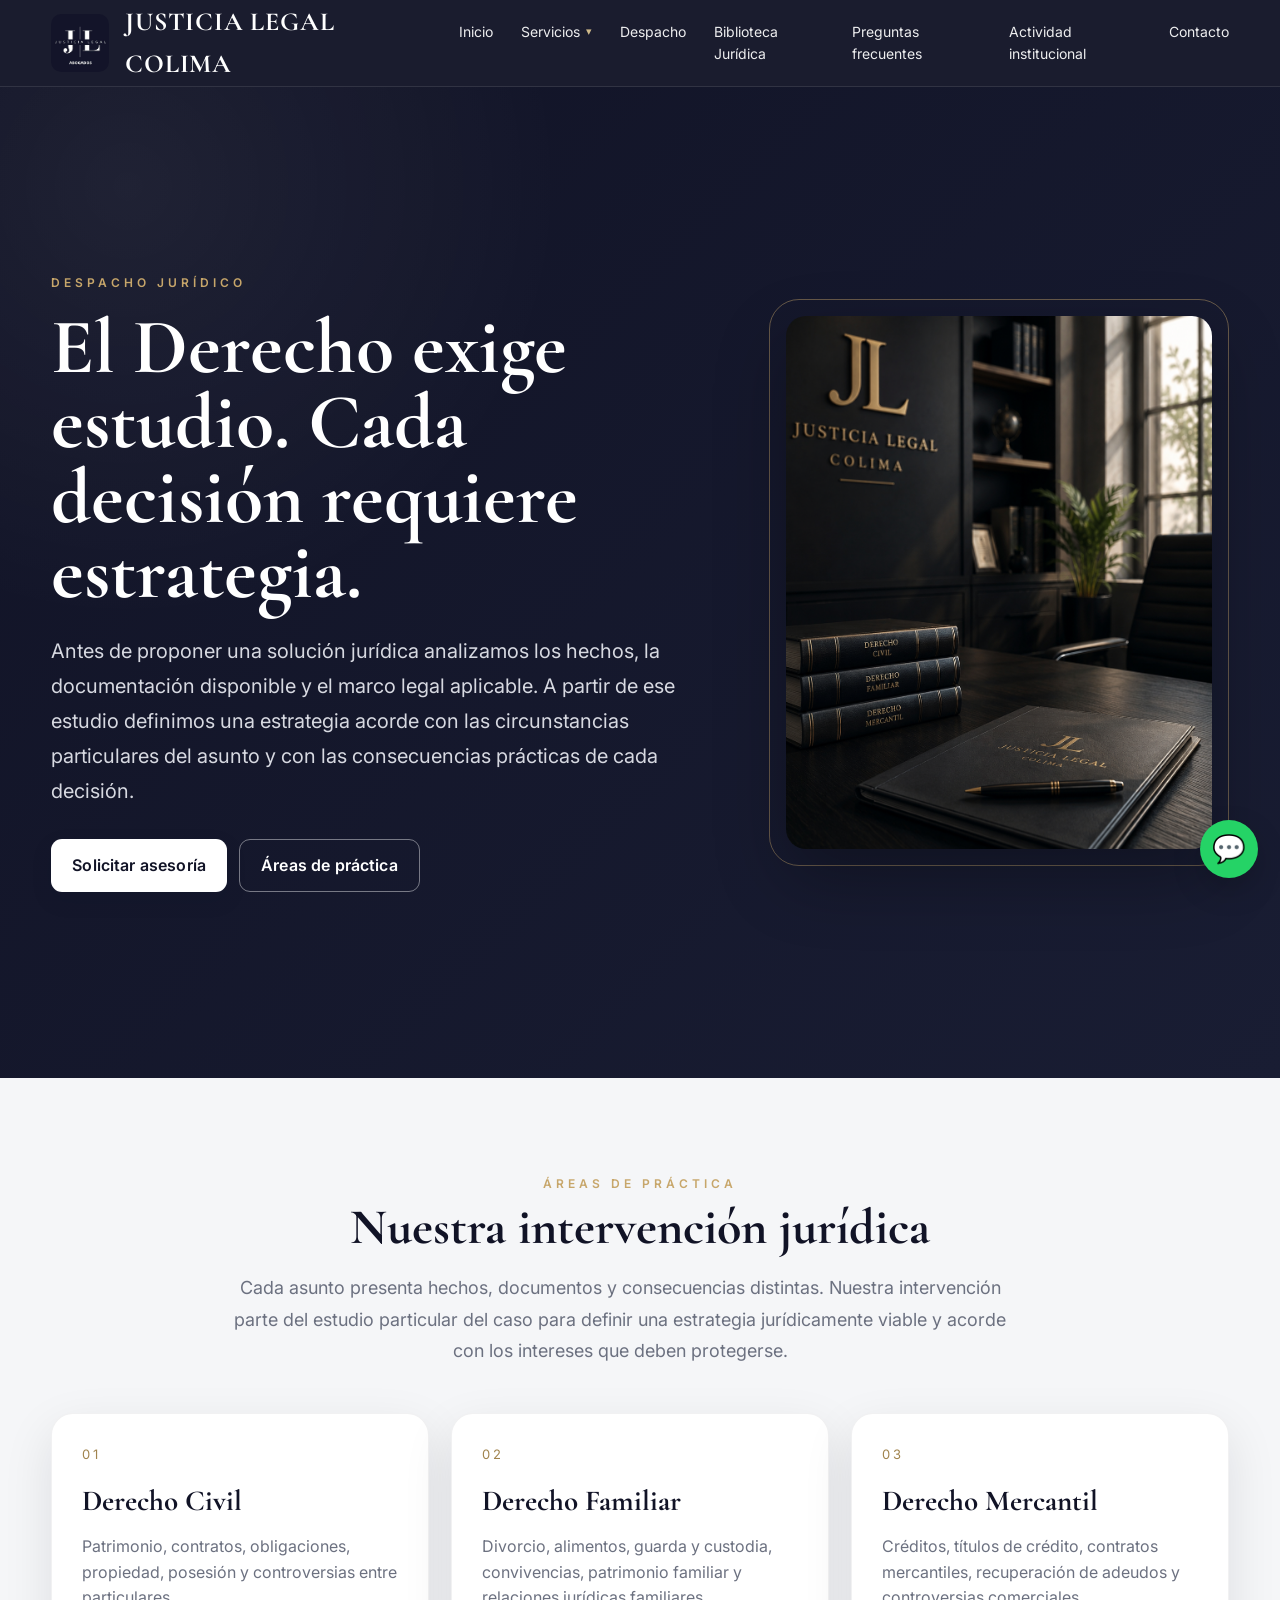
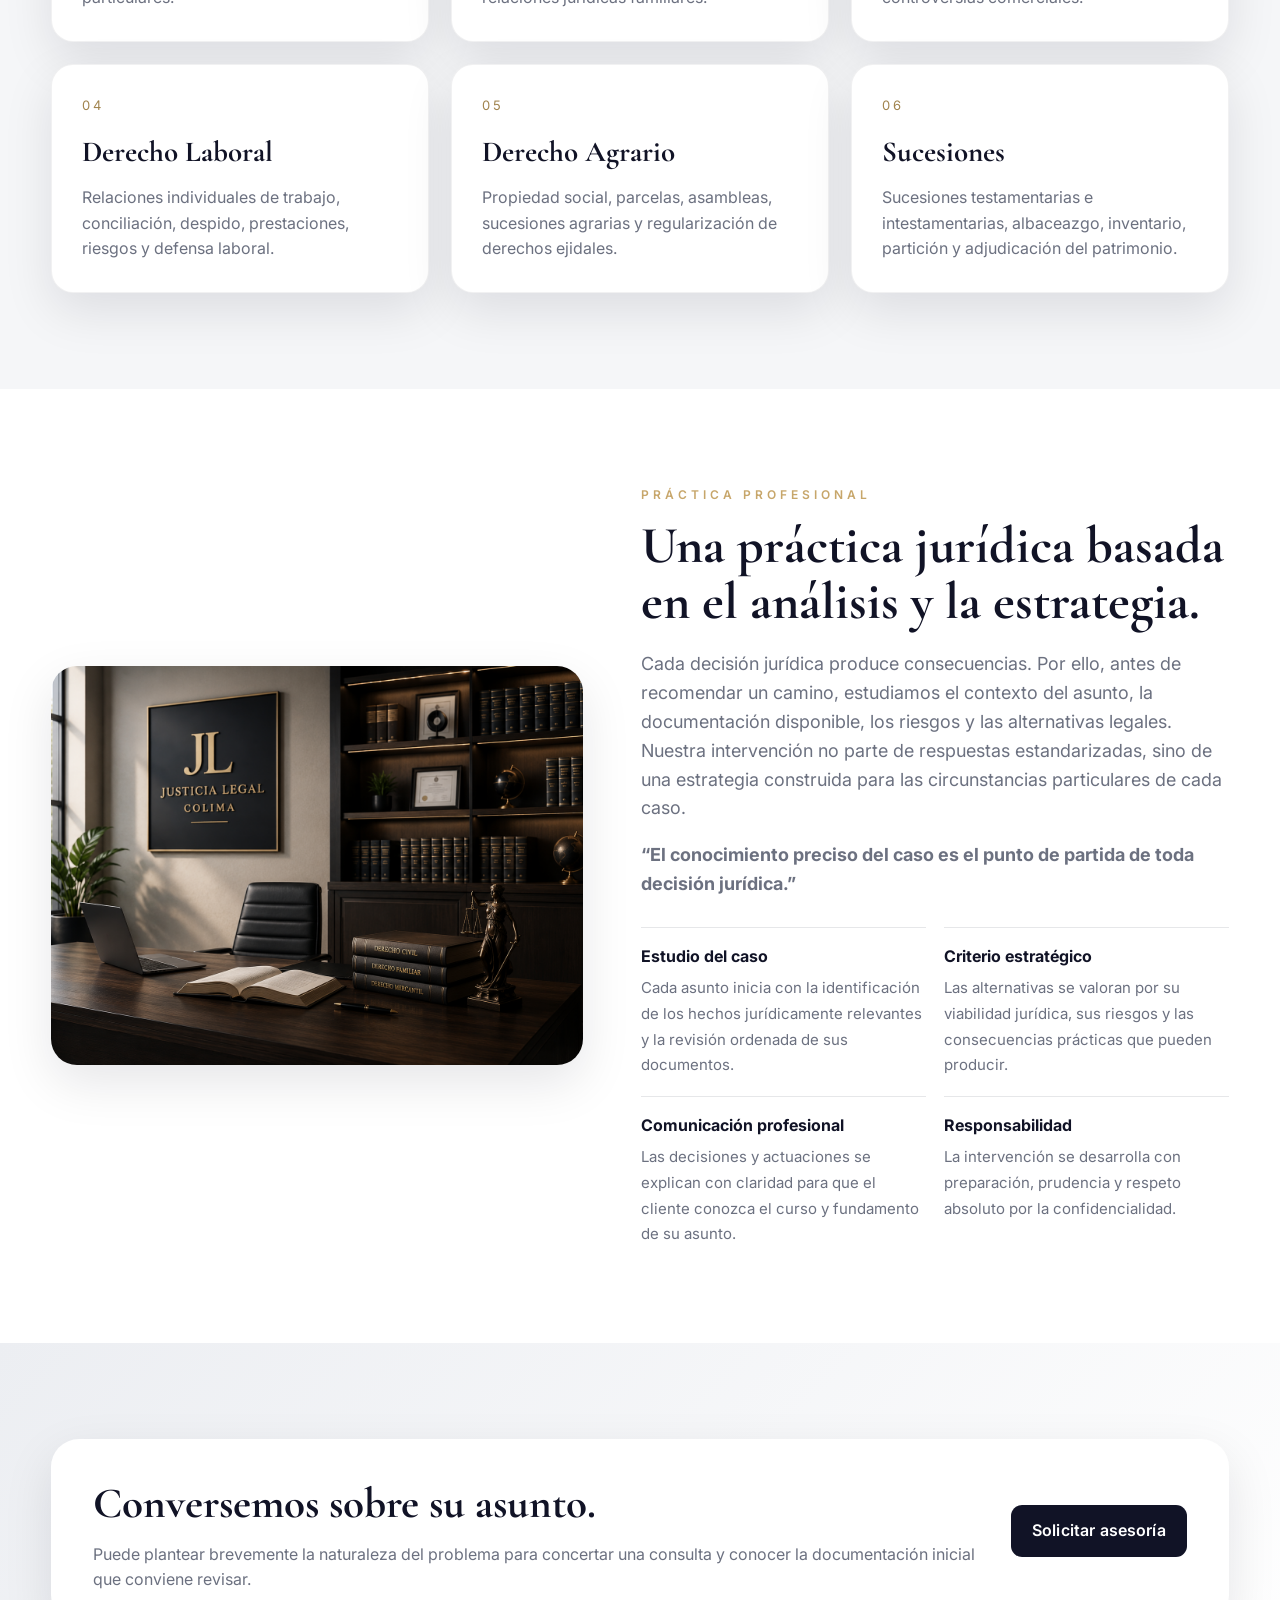
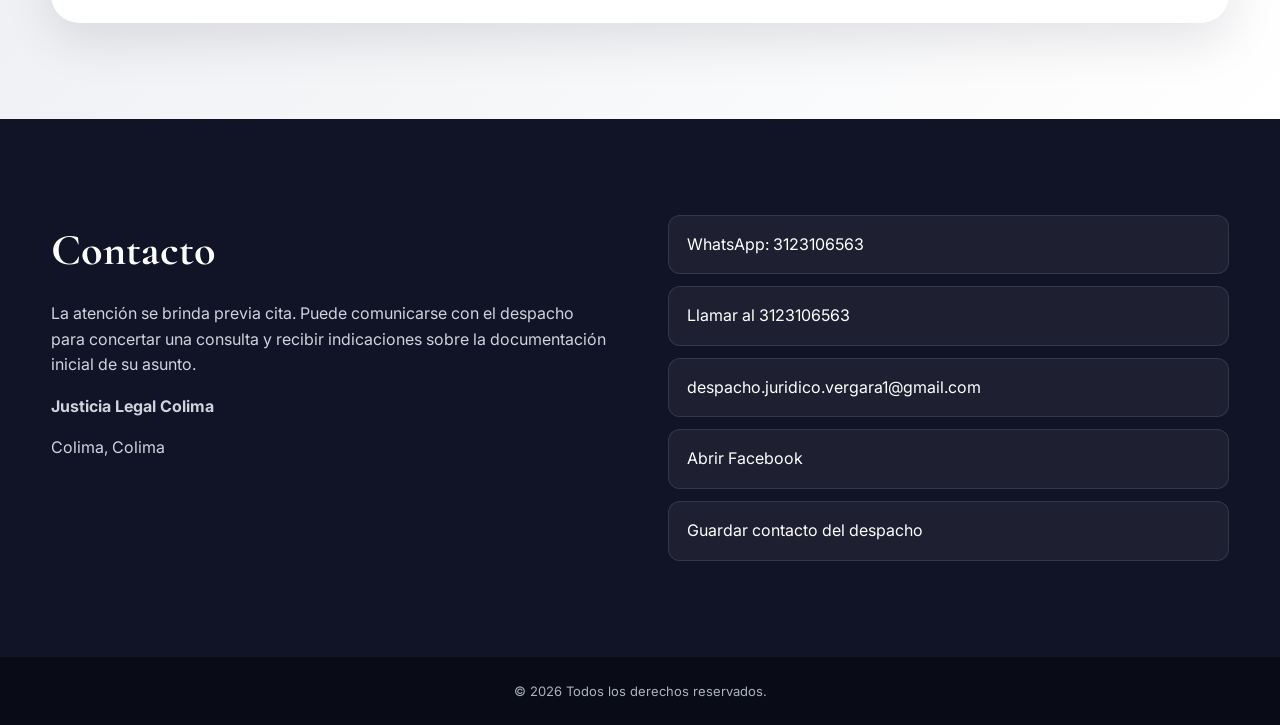
==== index.html @ bfbe4fc1 "Carga inicial del sitio web" ====
<!DOCTYPE html>

<html lang="es">
<head>
<meta charset="utf-8"/>
<meta content="width=device-width,initial-scale=1" name="viewport"/>
<title id="tituloPagina">Justicia Legal Colima</title>
<meta content="Justicia Legal Colima. Análisis, asesoría y representación jurídica en asuntos civiles, familiares, mercantiles, laborales, agrarios y sucesorios." name="description"/>
<link href="https://fonts.googleapis.com" rel="preconnect"/>
<link crossorigin="" href="https://fonts.gstatic.com" rel="preconnect"/>
<link href="https://fonts.googleapis.com/css2?family=Cormorant+Garamond:wght@500;600;700&amp;family=Inter:wght@300;400;500;600&amp;display=swap" rel="stylesheet"/>
<link href="css/estilos.css" rel="stylesheet"/>
</head>
<body>
<header>
<div class="container nav">
<div class="brand">
<img alt="Logotipo del despacho" id="logo"/>
<div>
<div class="brand-name" id="marca"></div>
<div class="brand-sub" id="submarca"></div>
</div>
</div>
<nav>
<a href="#inicio">Inicio</a>
<div class="dropdown">
<a aria-haspopup="true" href="#servicios">Servicios</a>
<div aria-label="Áreas jurídicas" class="dropdown-menu">
<a href="paginas/derecho-civil.html">Derecho Civil</a>
<a href="paginas/derecho-familiar.html">Derecho Familiar</a>
<a href="paginas/derecho-mercantil.html">Derecho Mercantil</a>
<a href="paginas/derecho-laboral.html">Derecho Laboral</a>
<a href="paginas/derecho-agrario.html">Derecho Agrario</a>
<a href="paginas/sucesiones.html">Sucesiones</a>
</div>
</div>
<a href="#despacho">Despacho</a>
<a href="biblioteca/index.html">Biblioteca Jurídica</a>
<a href="paginas/preguntas-frecuentes.html">Preguntas frecuentes</a>
<a href="noticias/index.html">Actividad institucional</a>
<a href="#contacto">Contacto</a>
</nav>
</div>
</header>
<main>
<section class="hero" id="inicio">
<div class="container hero-grid">
<div>
<div class="eyebrow">Despacho jurídico</div>
<h1 id="frasePrincipal"></h1>
<p id="fraseSecundaria"></p>
<div class="actions">
<a class="btn btn-primary whatsapp" rel="noopener" target="_blank">Solicitar asesoría</a>
<a class="btn btn-secondary" href="#servicios">Áreas de práctica</a>
</div>
</div>
<div class="hero-media">
<img alt="Imagen principal" id="imagenPortada"/>
</div>
</div>
</section>
<section id="servicios">
<div class="container">
<div class="section-heading center">
<div class="kicker">Áreas de práctica</div>
<h2>Nuestra intervención jurídica</h2>
<p>Cada asunto presenta hechos, documentos y consecuencias distintas. Nuestra intervención parte del estudio particular del caso para definir una estrategia jurídicamente viable y acorde con los intereses que deben protegerse.</p>
</div>
<div class="services-grid" id="listaServicios"></div>
</div>
</section>
<section class="about" id="despacho">
<div class="container about-grid">
<div class="about-media">
<img alt="Imagen editorial del despacho" id="imagenDespacho"/>
</div>
<div class="about-copy">
<div class="kicker">Práctica profesional</div>
<h2 id="tituloDespacho"></h2>
<p id="descripcionDespacho"></p>
<p><strong id="fraseInstitucional"></strong></p>
<div class="values-grid" id="listaValores"></div>
</div>
</div>
</section>
<section class="cta">
<div class="container">
<div class="cta-box">
<div>
<h2>Conversemos sobre su asunto.</h2>
<p>Puede plantear brevemente la naturaleza del problema para concertar una consulta y conocer la documentación inicial que conviene revisar.</p>
</div>
<a class="btn whatsapp" rel="noopener" target="_blank">Solicitar asesoría</a>
</div>
</div>
</section>
<section class="contact" id="contacto">
<div class="container contact-grid">
<div>
<h2>Contacto</h2>
<p>La atención se brinda previa cita. Puede comunicarse con el despacho para concertar una consulta y recibir indicaciones sobre la documentación inicial de su asunto.</p>
<p><strong id="nombreDespachoContacto"></strong></p>
<p id="domicilio"></p>
</div>
<div class="contact-links">
<a id="linkWhatsApp" target="_blank"></a>
<a id="linkTelefono"></a>
<a id="linkCorreo"></a>
<a id="linkFacebook" target="_blank">Abrir Facebook</a>
<a download="" href="contacto.vcf">Guardar contacto del despacho</a>
</div>
</div>
</section>
</main>
<a aria-label="WhatsApp" class="float-wa whatsapp" rel="noopener" target="_blank">💬</a>
<footer id="pie"></footer>
<script src="DATOS_EDITABLES.js"></script><script src="js/sitio.js"></script>
<script>
const $ = id => document.getElementById(id);

$("tituloPagina").textContent = DATOS.nombreDespacho;
$("logo").src = DATOS.logo;
$("marca").textContent = DATOS.nombreDespacho.toUpperCase();
$("submarca").textContent = DATOS.subtituloMarca.toUpperCase();
$("frasePrincipal").textContent = DATOS.frasePrincipal;
$("fraseSecundaria").textContent = DATOS.fraseSecundaria;
$("imagenPortada").src = DATOS.imagenPortada;
$("imagenDespacho").src = DATOS.imagenDespacho;
$("tituloDespacho").textContent = DATOS.tituloDespacho;
$("descripcionDespacho").textContent = DATOS.descripcionDespacho;
$("fraseInstitucional").textContent = "“" + DATOS.fraseInstitucional + "”";
$("nombreDespachoContacto").textContent = DATOS.nombreDespacho;
$("domicilio").textContent = DATOS.domicilio;
$("pie").textContent = "© " + new Date().getFullYear() + " Todos los derechos reservados.";

const numero = DATOS.ladaPais + DATOS.telefono.replace(/\D/g,"");
const wa = "https://wa.me/" + numero + "?text=" + encodeURIComponent(DATOS.mensajeWhatsApp);

document.querySelectorAll(".whatsapp").forEach(a => a.href = wa);
$("linkWhatsApp").href = wa;
$("linkWhatsApp").textContent = "WhatsApp: " + DATOS.telefono;
$("linkTelefono").href = "tel:+" + numero;
$("linkTelefono").textContent = "Llamar al " + DATOS.telefono;
$("linkCorreo").href = "mailto:" + DATOS.correo;
$("linkCorreo").textContent = DATOS.correo;
$("linkFacebook").href = DATOS.facebook;

$("listaServicios").innerHTML = DATOS.servicios.map(s => `
  <a class="service-card" href="${s.enlace}">
    <div class="service-number">${s.numero || s.icono || ""}</div>
    <h3>${s.titulo}</h3>
    <p>${s.descripcion}</p>
  </a>
`).join("");

$("listaValores").innerHTML = DATOS.valores.map(v => `
  <div class="value">
    <b>${v.titulo}</b>
    <span>${v.texto}</span>
  </div>
`).join("");
</script>
</body>
</html>
---- css/estilos.css ----
:root{
  --navy:#111326;
  --navy-soft:#191d33;
  --navy-light:#242941;
  --white:#f8f8fa;
  --gold:#c7a66a;
  --gold-soft:#dfc892;
  --text:#1b1e28;
  --muted:#6c7180;
  --line:rgba(17,19,38,.10);
  --shadow:0 18px 50px rgba(10,12,25,.10);
  --radius:22px;
}
*{box-sizing:border-box}
html{scroll-behavior:smooth}
body{
  margin:0;
  font-family:Inter,Arial,sans-serif;
  color:var(--text);
  background:#f5f6f8;
  line-height:1.6;
}
img{max-width:100%;display:block}
a{text-decoration:none}
.container{width:min(1180px,92%);margin:auto}
header{
  position:sticky;top:0;z-index:40;
  background:rgba(17,19,38,.96);
  backdrop-filter:blur(14px);
  border-bottom:1px solid rgba(255,255,255,.10);
}
.nav{
  min-height:86px;
  display:flex;
  align-items:center;
  justify-content:space-between;
  gap:28px;
}
.brand{
  display:flex;
  align-items:center;
  gap:16px;
  color:white;
}
.brand img{
  width:58px;height:58px;
  object-fit:cover;
  border-radius:10px;
}
.brand-name{
  font-family:"Cormorant Garamond",serif;
  font-size:26px;
  font-weight:700;
  letter-spacing:.8px;
}
.brand-sub{
  margin-top:-3px;
  font-size:11px;
  letter-spacing:5px;
  color:var(--gold-soft);
  text-transform:uppercase;
}
nav{display:flex;gap:28px}
nav a{
  color:white;
  font-size:14px;
  opacity:.92;
}
nav a:hover{color:var(--gold-soft)}
.hero{
  background:
  radial-gradient(circle at 10% 10%,rgba(255,255,255,.06),transparent 30%),
  linear-gradient(135deg,var(--navy),var(--navy-soft));
  color:white;
}
.hero-grid{
  min-height:760px;
  display:grid;
  grid-template-columns:1.18fr .82fr;
  gap:56px;
  align-items:center;
  padding:90px 0;
}
.eyebrow{
  color:var(--gold-soft);
  font-size:13px;
  letter-spacing:5px;
  text-transform:uppercase;
}
.hero h1{
  font-family:"Cormorant Garamond",serif;
  font-size:78px;
  line-height:.96;
  margin:18px 0 24px;
  max-width:700px;
}
.hero p{
  font-size:20px;
  line-height:1.75;
  color:#d7d9e1;
  max-width:700px;
}
.actions{
  display:flex;
  gap:14px;
  flex-wrap:wrap;
  margin-top:34px;
}
.btn{
  display:inline-flex;
  align-items:center;
  justify-content:center;
  padding:15px 24px;
  border-radius:11px;
  font-weight:600;
  transition:.2s ease;
}
.btn-primary{
  background:white;
  color:var(--navy);
}
.btn-primary:hover{transform:translateY(-2px)}
.btn-secondary{
  border:1px solid rgba(255,255,255,.42);
  color:white;
}
.hero-media{
  position:relative;
}
.hero-media::before{
  content:"";
  position:absolute;
  inset:-18px 20px 22px -18px;
  border:1px solid rgba(199,166,106,.38);
  border-radius:30px;
}
.hero-media img{
  position:relative;
  width:100%;
  aspect-ratio:4/5;
  object-fit:cover;
  border-radius:26px;
  box-shadow:0 28px 70px rgba(0,0,0,.30);
}
section{padding:82px 0}
.section-heading{
  max-width:770px;
  margin-bottom:44px;
}
.section-heading.center{
  text-align:center;
  margin-left:auto;
  margin-right:auto;
}
.kicker{
  color:#907340;
  font-size:12px;
  letter-spacing:4px;
  text-transform:uppercase;
  font-weight:600;
}
.section-heading h2{
  font-family:"Cormorant Garamond",serif;
  font-size:52px;
  line-height:1.05;
  color:var(--navy);
  margin:12px 0 16px;
}
.section-heading p{
  color:var(--muted);
  font-size:18px;
}
.services-grid{
  display:grid;
  grid-template-columns:repeat(3,1fr);
  gap:22px;
}
.service-card{
  background:white;
  padding:30px;
  border-radius:var(--radius);
  box-shadow:var(--shadow);
  border:1px solid rgba(17,19,38,.06);
  transition:.2s ease;
}
.service-card:hover{transform:translateY(-4px)}
.service-number{
  font-size:13px;
  letter-spacing:3px;
  color:#a1844e;
}
.service-card h3{
  font-family:"Cormorant Garamond",serif;
  font-size:29px;
  margin:13px 0 10px;
  color:var(--navy);
}
.service-card p{
  margin:0;
  color:var(--muted);
}
.about{
  background:white;
}
.about-grid{
  display:grid;
  grid-template-columns:.95fr 1.05fr;
  gap:58px;
  align-items:center;
}
.about-media img{
  width:100%;
  aspect-ratio:4/3;
  object-fit:cover;
  border-radius:26px;
  box-shadow:var(--shadow);
}
.about-copy h2{
  font-family:"Cormorant Garamond",serif;
  font-size:52px;
  line-height:1.08;
  color:var(--navy);
  margin:14px 0 20px;
}
.about-copy>p{
  color:var(--muted);
  font-size:18px;
}
.values-grid{
  display:grid;
  grid-template-columns:1fr 1fr;
  gap:18px;
  margin-top:28px;
}
.value{
  padding-top:16px;
  border-top:1px solid var(--line);
}
.value b{
  display:block;
  margin-bottom:6px;
  color:var(--navy);
}
.value span{
  color:var(--muted);
  font-size:15px;
}
.cta{
  background:linear-gradient(135deg,#eceef2,#ffffff);
}
.cta-box{
  display:flex;
  align-items:center;
  justify-content:space-between;
  gap:30px;
  padding:30px 42px;
  background:white;
  border-radius:28px;
  box-shadow:var(--shadow);
}
.cta-box h2{
  font-family:"Cormorant Garamond",serif;
  font-size:43px;
  margin:0 0 4px;
  color:var(--navy);
}
.cta-box p{
  margin:0;
  color:var(--muted);
}
.cta-box .btn{
  background:var(--navy);
  color:white;
  white-space:nowrap;
}
.contact{
  background:var(--navy);
  color:white;
}
.contact-grid{
  display:grid;
  grid-template-columns:1fr 1fr;
  gap:56px;
  align-items:start;
}
.contact h2{
  font-family:"Cormorant Garamond",serif;
  font-size:44px;
  margin:0 0 16px;
}
.contact p{color:#d0d3dd}
.contact-links{
  display:grid;
  gap:12px;
}
.contact-links a{
  display:block;
  padding:16px 18px;
  border-radius:12px;
  color:white;
  background:rgba(255,255,255,.055);
  border:1px solid rgba(255,255,255,.10);
}
footer{
  background:#090b17;
  color:#aeb2c0;
  text-align:center;
  padding:24px;
  font-size:13px;
}
.float-wa{
  position:fixed;
  right:22px;
  bottom:22px;
  width:58px;height:58px;
  border-radius:50%;
  display:grid;
  place-items:center;
  background:#25d366;
  color:white;
  font-size:27px;
  box-shadow:0 12px 30px rgba(0,0,0,.28);
  z-index:30;
}
@media(max-width:900px){
  nav{display:none}
  .hero-grid,.about-grid,.contact-grid{grid-template-columns:1fr}
  .hero-grid{min-height:auto;padding:70px 0}
  .hero h1{font-size:58px}
  .hero-media{max-width:560px}
  .services-grid{grid-template-columns:1fr 1fr}
  .cta-box{align-items:flex-start;flex-direction:column}
}
@media(max-width:580px){
  .brand-name{font-size:21px}
  .brand img{width:50px;height:50px}
  .hero h1{font-size:46px}
  .hero p{font-size:17px}
  .services-grid,.values-grid{grid-template-columns:1fr}
  .section-heading h2,.about-copy h2,.contact h2{font-size:40px}
  section{padding:72px 0}
  .cta-box{padding:32px 26px}
}

/* =========================================
   COMPONENTES DE PÁGINAS INTERIORES
   PLANTILLA MAESTRA V1.1
   ========================================= */
.page-hero{
  padding:92px 0 86px;
  color:white;
  background:
    radial-gradient(circle at 10% 10%,rgba(255,255,255,.06),transparent 30%),
    linear-gradient(135deg,var(--navy),var(--navy-soft));
}
.breadcrumb{
  display:flex;
  gap:10px;
  margin-bottom:22px;
  font-size:13px;
  color:#cfd2dc;
}
.breadcrumb a{color:#fff}
.eyebrow,.kicker{
  color:var(--gold);
  font-size:12px;
  letter-spacing:4px;
  text-transform:uppercase;
  font-weight:600;
}
.page-hero h1,
.section-heading h2,
.topic-heading h2,
.final-cta h2{
  font-family:"Cormorant Garamond",serif;
}
.page-hero h1{
  font-size:68px;
  line-height:1;
  margin:12px 0 18px;
}
.page-hero-copy{
  max-width:770px;
  color:#d6d8e1;
  font-size:21px;
}
.actions{display:flex;gap:14px;flex-wrap:wrap;margin-top:30px}

.btn{
  display:inline-flex;
  align-items:center;
  justify-content:center;
  padding:14px 22px;
  border-radius:10px;
  font-weight:600;
  transition:.2s ease;
}
.btn:hover{transform:translateY(-2px)}
.btn-primary{background:#fff;color:var(--navy)}
.btn-secondary{border:1px solid rgba(255,255,255,.42);color:white}
.btn-dark{background:var(--navy);color:white}

.subnav{
  background:#fff;
  border-bottom:1px solid var(--line);
  position:sticky;
  top:86px;
  z-index:30;
}
.subnav .container{
  display:flex;
  gap:10px;
  overflow-x:auto;
  padding-top:13px;
  padding-bottom:13px;
}
.subnav a{
  padding:8px 13px;
  border-radius:999px;
  background:#f2f3f6;
  color:var(--navy);
  white-space:nowrap;
  font-size:13px;
}
.subnav a:hover{background:var(--navy);color:white}

section{padding:82px 0}
.light{background:#fff}
.section-heading{max-width:780px;margin-bottom:42px}
.section-heading h2{
  font-size:50px;
  line-height:1.08;
  color:var(--navy);
  margin:12px 0 14px;
}
.section-heading p{font-size:18px;color:var(--muted)}

.practice-grid{
  display:grid;
  grid-template-columns:repeat(3,1fr);
  gap:20px;
}
.practice-link{
  display:block;
  color:inherit;
  background:#fff;
  border-radius:20px;
  padding:26px;
  box-shadow:var(--shadow);
  border-top:3px solid var(--gold);
  transition:.2s ease;
}
.practice-link:hover{transform:translateY(-4px)}
.practice-link h3{
  margin:0 0 8px;
  font-family:"Cormorant Garamond",serif;
  font-size:29px;
  color:var(--navy);
}
.practice-link p{margin:0;color:var(--muted)}

.topic-section{scroll-margin-top:145px}
.topic-panel{
  background:#fff;
  border-radius:24px;
  padding:38px;
  box-shadow:var(--shadow);
}
.light .topic-panel{
  background:#f8f8fa;
  box-shadow:none;
  border:1px solid rgba(17,19,38,.07);
}
.topic-heading{max-width:780px;margin-bottom:28px}
.topic-heading h2{
  font-size:43px;
  line-height:1.08;
  margin:10px 0 0;
  color:var(--navy);
}
.topic-columns{
  display:grid;
  grid-template-columns:1fr 1fr;
  gap:34px;
  padding-top:24px;
  margin-top:22px;
  border-top:1px solid var(--line);
}
.topic-columns h3{
  margin:0 0 10px;
  font-family:"Cormorant Garamond",serif;
  font-size:27px;
  color:var(--navy);
}
.topic-columns p{margin:0;color:var(--muted)}
.clean-list{margin:0;padding-left:20px;color:var(--muted)}
.clean-list li{margin-bottom:7px}

.topic-cta{
  display:flex;
  justify-content:space-between;
  align-items:center;
  gap:26px;
  margin-top:30px;
  padding:22px 24px;
  border-radius:16px;
  background:#f0f1f4;
}
.topic-cta strong{color:var(--navy)}
.topic-cta p{margin:4px 0 0;color:var(--muted)}

.faq-section{padding-top:78px}
.faq details{
  background:#f8f8fa;
  border:1px solid var(--line);
  border-radius:13px;
  padding:17px 19px;
  margin-bottom:12px;
}
.faq summary{
  cursor:pointer;
  font-weight:600;
  color:var(--navy);
}
.faq details[open] summary{margin-bottom:10px}
.faq p{margin:0;color:var(--muted)}

.final-cta{
  background:linear-gradient(135deg,#eceef2,#fff);
}
.final-cta-box{
  display:flex;
  justify-content:space-between;
  align-items:center;
  gap:34px;
  padding:40px 44px;
  border-radius:26px;
  background:var(--navy);
  color:#fff;
  box-shadow:var(--shadow);
}
.final-cta h2{
  margin:8px 0 8px;
  font-size:42px;
}
.final-cta p{
  max-width:760px;
  color:#d4d7e0;
  margin:0;
}

.float-wa{
  position:fixed;
  right:22px;
  bottom:22px;
  width:58px;
  height:58px;
  border-radius:50%;
  display:grid;
  place-items:center;
  background:#25d366;
  color:#fff;
  font-size:27px;
  box-shadow:0 12px 30px rgba(0,0,0,.28);
  z-index:40;
}
.site-footer{
  background:#090b17;
  color:#aeb2c0;
  text-align:center;
  padding:24px;
  font-size:13px;
}
@media(max-width:900px){
  .practice-grid{grid-template-columns:1fr 1fr}
  .topic-columns{grid-template-columns:1fr}
  .topic-cta,.final-cta-box{align-items:flex-start;flex-direction:column}
}
@media(max-width:580px){
  .page-hero h1{font-size:46px}
  .page-hero-copy{font-size:18px}
  .practice-grid{grid-template-columns:1fr}
  .topic-heading h2,.final-cta h2{font-size:36px}
  .topic-panel{padding:26px}
  .subnav{top:74px}
}

.site-header{
  position:sticky;top:0;z-index:50;
  background:rgba(17,19,38,.96);
  backdrop-filter:blur(14px);
  border-bottom:1px solid rgba(255,255,255,.10);
}
.site-footer{
  background:#090b17;color:#aeb2c0;text-align:center;padding:24px;font-size:13px;
}


/* =====================================================
   V4.0 PROFESSIONAL EDITION
   NAVEGACIÓN Y PORTADA
   ===================================================== */

.dropdown{
  position:relative;
}
.dropdown > a{
  display:flex;
  align-items:center;
  gap:6px;
}
.dropdown > a::after{
  content:"▾";
  font-size:11px;
  color:var(--gold-soft);
  transition:transform .2s ease;
}
.dropdown:hover > a::after,
.dropdown:focus-within > a::after{
  transform:rotate(180deg);
}
.dropdown-menu{
  display:none;
  position:absolute;
  top:calc(100% + 13px);
  left:50%;
  transform:translateX(-50%);
  min-width:235px;
  padding:10px;
  background:rgba(17,19,38,.99);
  border:1px solid rgba(255,255,255,.12);
  border-radius:14px;
  box-shadow:0 22px 50px rgba(0,0,0,.38);
  z-index:100;
}
.dropdown-menu::before{
  content:"";
  position:absolute;
  top:-13px;
  left:0;
  right:0;
  height:13px;
}
.dropdown:hover .dropdown-menu,
.dropdown:focus-within .dropdown-menu{
  display:grid;
}
.dropdown-menu a{
  display:block;
  padding:11px 13px;
  border-radius:9px;
  color:#fff;
  white-space:nowrap;
  font-size:14px;
}
.dropdown-menu a:hover,
.dropdown-menu a:focus{
  background:rgba(255,255,255,.08);
  color:var(--gold-soft);
}

.hero-media{
  position:relative;
  padding:16px;
  border:1px solid rgba(199,166,106,.45);
  border-radius:30px;
}
.hero-media::before{
  display:none;
}
.hero-media img{
  width:100%;
  aspect-ratio:4/5;
  object-fit:cover;
  object-position:center;
  border-radius:20px;
  box-shadow:0 28px 70px rgba(0,0,0,.30);
}
.brand-sub:empty{display:none}

@media(max-width:900px){
  .dropdown-menu{display:none!important}
  .hero-media{
    width:min(100%,560px);
    padding:12px;
  }
}


/* =====================================================
   V5.0 — BIBLIOTECA Y CONTENIDO INSTITUCIONAL
   ===================================================== */

.content-hero{
  padding:86px 0 78px;
  color:#fff;
  background:
    radial-gradient(circle at 12% 10%,rgba(255,255,255,.06),transparent 30%),
    linear-gradient(135deg,var(--navy),var(--navy-soft));
}
.content-hero h1{
  font-family:"Cormorant Garamond",serif;
  font-size:64px;
  line-height:1;
  margin:12px 0 18px;
}
.content-hero p{
  max-width:780px;
  color:#d6d8e1;
  font-size:20px;
}
.library-grid{
  display:grid;
  grid-template-columns:repeat(3,1fr);
  gap:22px;
}
.library-card{
  display:flex;
  flex-direction:column;
  min-height:310px;
  padding:30px;
  border-radius:22px;
  background:#fff;
  color:inherit;
  box-shadow:var(--shadow);
  border-top:3px solid var(--gold);
}
.library-card h2{
  font-family:"Cormorant Garamond",serif;
  font-size:34px;
  color:var(--navy);
  margin:7px 0 10px;
}
.library-card p{
  margin:0 0 18px;
  color:var(--muted);
}
.library-card ul{
  margin:0 0 22px;
  padding-left:18px;
  color:#555c69;
}
.library-card li{margin-bottom:7px}
.library-card .text-link{
  margin-top:auto;
  font-weight:600;
  color:var(--navy);
}
.library-card .text-link::after{
  content:" →";
  color:var(--gold);
}
.article-list{
  display:grid;
  gap:16px;
}
.article-row{
  display:grid;
  grid-template-columns:170px 1fr auto;
  gap:24px;
  align-items:center;
  padding:22px 24px;
  border-radius:17px;
  background:#fff;
  box-shadow:var(--shadow);
}
.article-row .article-area{
  color:#927442;
  font-size:12px;
  letter-spacing:2px;
  text-transform:uppercase;
  font-weight:600;
}
.article-row h3{
  font-family:"Cormorant Garamond",serif;
  font-size:27px;
  color:var(--navy);
  margin:0 0 5px;
}
.article-row p{
  margin:0;
  color:var(--muted);
}
.article-row a{
  color:var(--navy);
  font-weight:600;
  white-space:nowrap;
}
.article-row.is-coming{
  opacity:.78;
}
.article-row.is-coming a{
  pointer-events:none;
  color:var(--muted);
}
.filter-bar{
  display:flex;
  flex-wrap:wrap;
  gap:10px;
  margin-bottom:32px;
}
.filter-bar a{
  padding:9px 14px;
  border-radius:999px;
  color:var(--navy);
  background:#fff;
  border:1px solid var(--line);
  font-size:13px;
}
.filter-bar a:hover{
  color:#fff;
  background:var(--navy);
}
.global-faq-group{
  margin-bottom:42px;
}
.global-faq-group h2{
  font-family:"Cormorant Garamond",serif;
  font-size:39px;
  color:var(--navy);
  margin:0 0 18px;
}
.news-grid{
  display:grid;
  grid-template-columns:repeat(3,1fr);
  gap:22px;
}
.news-card{
  display:flex;
  flex-direction:column;
  min-height:270px;
  padding:28px;
  border-radius:22px;
  background:#fff;
  box-shadow:var(--shadow);
}
.news-date{
  color:#927442;
  font-size:12px;
  letter-spacing:2px;
  text-transform:uppercase;
}
.news-card h2{
  font-family:"Cormorant Garamond",serif;
  font-size:31px;
  line-height:1.08;
  color:var(--navy);
  margin:14px 0 12px;
}
.news-card p{
  margin:0;
  color:var(--muted);
}
.news-card .text-link{
  margin-top:auto;
  padding-top:22px;
  color:var(--navy);
  font-weight:600;
}
.empty-state{
  padding:34px;
  border-radius:22px;
  background:#fff;
  box-shadow:var(--shadow);
  text-align:center;
}
.empty-state h2{
  font-family:"Cormorant Garamond",serif;
  font-size:38px;
  color:var(--navy);
  margin:0 0 10px;
}
.empty-state p{
  max-width:680px;
  margin:0 auto;
  color:var(--muted);
}
@media(max-width:900px){
  .library-grid,.news-grid{grid-template-columns:1fr 1fr}
  .article-row{grid-template-columns:1fr}
}
@media(max-width:580px){
  .content-hero h1{font-size:46px}
  .content-hero p{font-size:18px}
  .library-grid,.news-grid{grid-template-columns:1fr}
}


/* =====================================================
   V5.1 — PREGUNTAS FRECUENTES CENTRALIZADAS
   ===================================================== */

.faq-directory-cta{
  padding:0 0 76px;
  background:#fff;
}
.faq-directory-box{
  display:flex;
  align-items:center;
  justify-content:space-between;
  gap:30px;
  padding:30px 34px;
  border-radius:22px;
  background:linear-gradient(135deg,#f0f1f4,#fff);
  border:1px solid var(--line);
}
.faq-directory-box h2{
  margin:8px 0 7px;
  font-family:"Cormorant Garamond",serif;
  font-size:37px;
  color:var(--navy);
}
.faq-directory-box p{
  margin:0;
  max-width:720px;
  color:var(--muted);
}
.faq-directory-box .actions{
  margin-top:0;
  flex-wrap:nowrap;
}
.faq-main-nav{
  position:sticky;
  top:86px;
}
.global-faq-group{
  scroll-margin-top:150px;
  padding-top:10px;
}
.global-faq-group + .global-faq-group{
  margin-top:50px;
  padding-top:50px;
  border-top:1px solid var(--line);
}
.global-faq-group h2{
  font-size:42px;
}
@media(max-width:900px){
  .faq-directory-box{
    align-items:flex-start;
    flex-direction:column;
  }
  .faq-directory-box .actions{
    flex-wrap:wrap;
  }
}


/* =====================================================
   JUSTICIA LEGAL COLIMA — MASTER EDITION 1.0
   Revisión final de espacio, jerarquía e iconografía
   ===================================================== */

:root{
  --space-section: 96px;
  --space-section-mobile: 68px;
  --radius-master: 20px;
  --shadow-soft: 0 16px 42px rgba(14,24,45,.075);
  --shadow-hover: 0 22px 54px rgba(14,24,45,.12);
}

html{scroll-behavior:smooth}

body{
  text-rendering:optimizeLegibility;
  -webkit-font-smoothing:antialiased;
}

main > section{
  padding-top:var(--space-section);
  padding-bottom:var(--space-section);
}

.page-hero,
.content-hero{
  padding-top:92px;
  padding-bottom:84px;
}

.section-heading{
  max-width:830px;
  margin-bottom:46px;
}

.section-heading h2{
  margin-top:8px;
  margin-bottom:15px;
  line-height:1.06;
}

.section-heading p,
.page-hero-copy,
.content-hero p{
  max-width:790px;
  line-height:1.75;
}

.topic-section{
  padding-top:78px;
  padding-bottom:78px;
}

.topic-panel{
  padding:42px;
  border-radius:var(--radius-master);
  box-shadow:var(--shadow-soft);
}

.topic-heading{
  max-width:900px;
  margin-bottom:34px;
}

.topic-heading h2{
  line-height:1.12;
  margin-top:8px;
}

.topic-columns{
  gap:42px;
  margin-top:30px;
}

.topic-columns p,
.topic-columns li,
.faq p,
.library-card p,
.news-card p{
  line-height:1.7;
}

.topic-cta,
.final-cta-box,
.faq-directory-box{
  border-radius:var(--radius-master);
  padding:32px 34px;
}

.actions{
  gap:12px;
}

.btn{
  min-height:48px;
  padding:13px 21px;
  border-radius:11px;
  display:inline-flex;
  align-items:center;
  justify-content:center;
  font-weight:600;
  letter-spacing:.01em;
  transition:transform .18s ease, box-shadow .18s ease, background-color .18s ease;
}

.btn:hover{
  transform:translateY(-2px);
}

.btn-primary,
.btn-dark{
  box-shadow:0 8px 20px rgba(14,24,45,.14);
}

/* Iconografía minimalista: numeración editorial */
.practice-grid{
  counter-reset:practice;
  gap:22px;
}

.practice-link{
  counter-increment:practice;
  position:relative;
  padding-top:72px;
  border-radius:var(--radius-master);
  box-shadow:var(--shadow-soft);
  transition:transform .2s ease, box-shadow .2s ease;
}

.practice-link::before{
  content:counter(practice, decimal-leading-zero);
  position:absolute;
  top:25px;
  left:28px;
  width:34px;
  height:34px;
  display:grid;
  place-items:center;
  border:1px solid rgba(153,122,67,.55);
  border-radius:50%;
  font-size:11px;
  letter-spacing:.08em;
  color:#8f7140;
  background:#fff;
}

.practice-link:hover,
.library-card:hover,
.news-card:hover{
  transform:translateY(-4px);
  box-shadow:var(--shadow-hover);
}

.library-grid,
.news-grid{
  gap:24px;
}

.library-card,
.news-card{
  border-radius:var(--radius-master);
  box-shadow:var(--shadow-soft);
  transition:transform .2s ease, box-shadow .2s ease;
}

.library-card::before{
  content:"§";
  width:34px;
  height:34px;
  display:grid;
  place-items:center;
  border:1px solid rgba(153,122,67,.45);
  border-radius:50%;
  color:#8f7140;
  font-family:"Cormorant Garamond",serif;
  font-size:20px;
  margin-bottom:8px;
}

.article-row{
  border-radius:16px;
  box-shadow:var(--shadow-soft);
}

.faq details{
  border-radius:14px;
  margin-bottom:12px;
  overflow:hidden;
}

.faq summary{
  line-height:1.45;
  padding-top:19px;
  padding-bottom:19px;
}

.subnav{
  box-shadow:0 8px 22px rgba(14,24,45,.055);
}

.master-footer{
  padding:42px 0;
}

.footer-inner{
  display:flex;
  justify-content:space-between;
  align-items:flex-end;
  gap:34px;
}

.footer-brand{
  display:flex;
  flex-direction:column;
  gap:5px;
}

.footer-brand strong{
  font-family:"Cormorant Garamond",serif;
  font-size:25px;
  font-weight:600;
}

.footer-brand span,
.footer-copy{
  font-size:13px;
  line-height:1.55;
  opacity:.82;
}

.float-wa{
  box-shadow:0 12px 30px rgba(0,0,0,.18);
}

@media(max-width:900px){
  main > section{
    padding-top:var(--space-section-mobile);
    padding-bottom:var(--space-section-mobile);
  }
  .page-hero,
  .content-hero{
    padding-top:72px;
    padding-bottom:66px;
  }
  .topic-panel{
    padding:31px 25px;
  }
  .topic-columns{
    gap:26px;
  }
  .footer-inner{
    align-items:flex-start;
    flex-direction:column;
  }
}

@media(max-width:580px){
  .section-heading{
    margin-bottom:34px;
  }
  .topic-section{
    padding-top:54px;
    padding-bottom:54px;
  }
  .topic-panel{
    padding:26px 20px;
  }
  .topic-cta,
  .final-cta-box,
  .faq-directory-box{
    padding:25px 21px;
  }
  .btn{
    width:100%;
  }
  .actions{
    width:100%;
  }
}
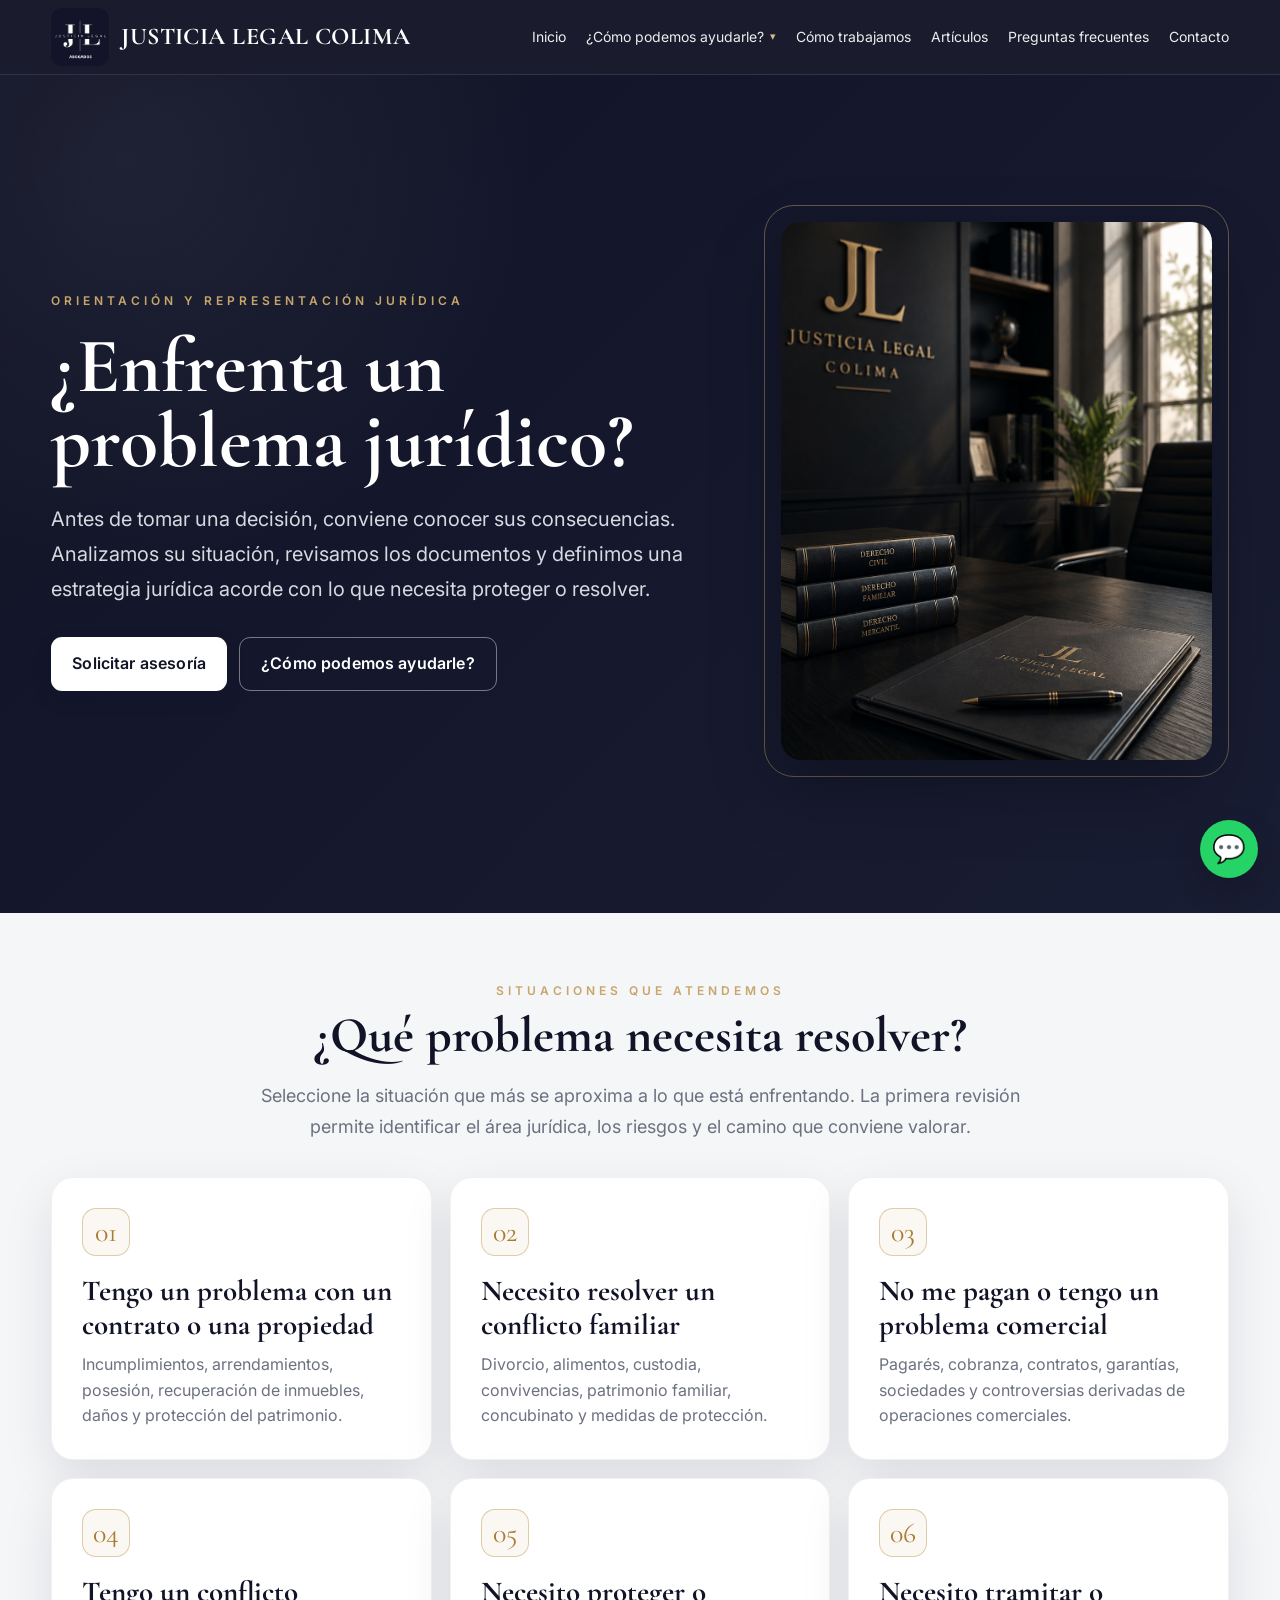
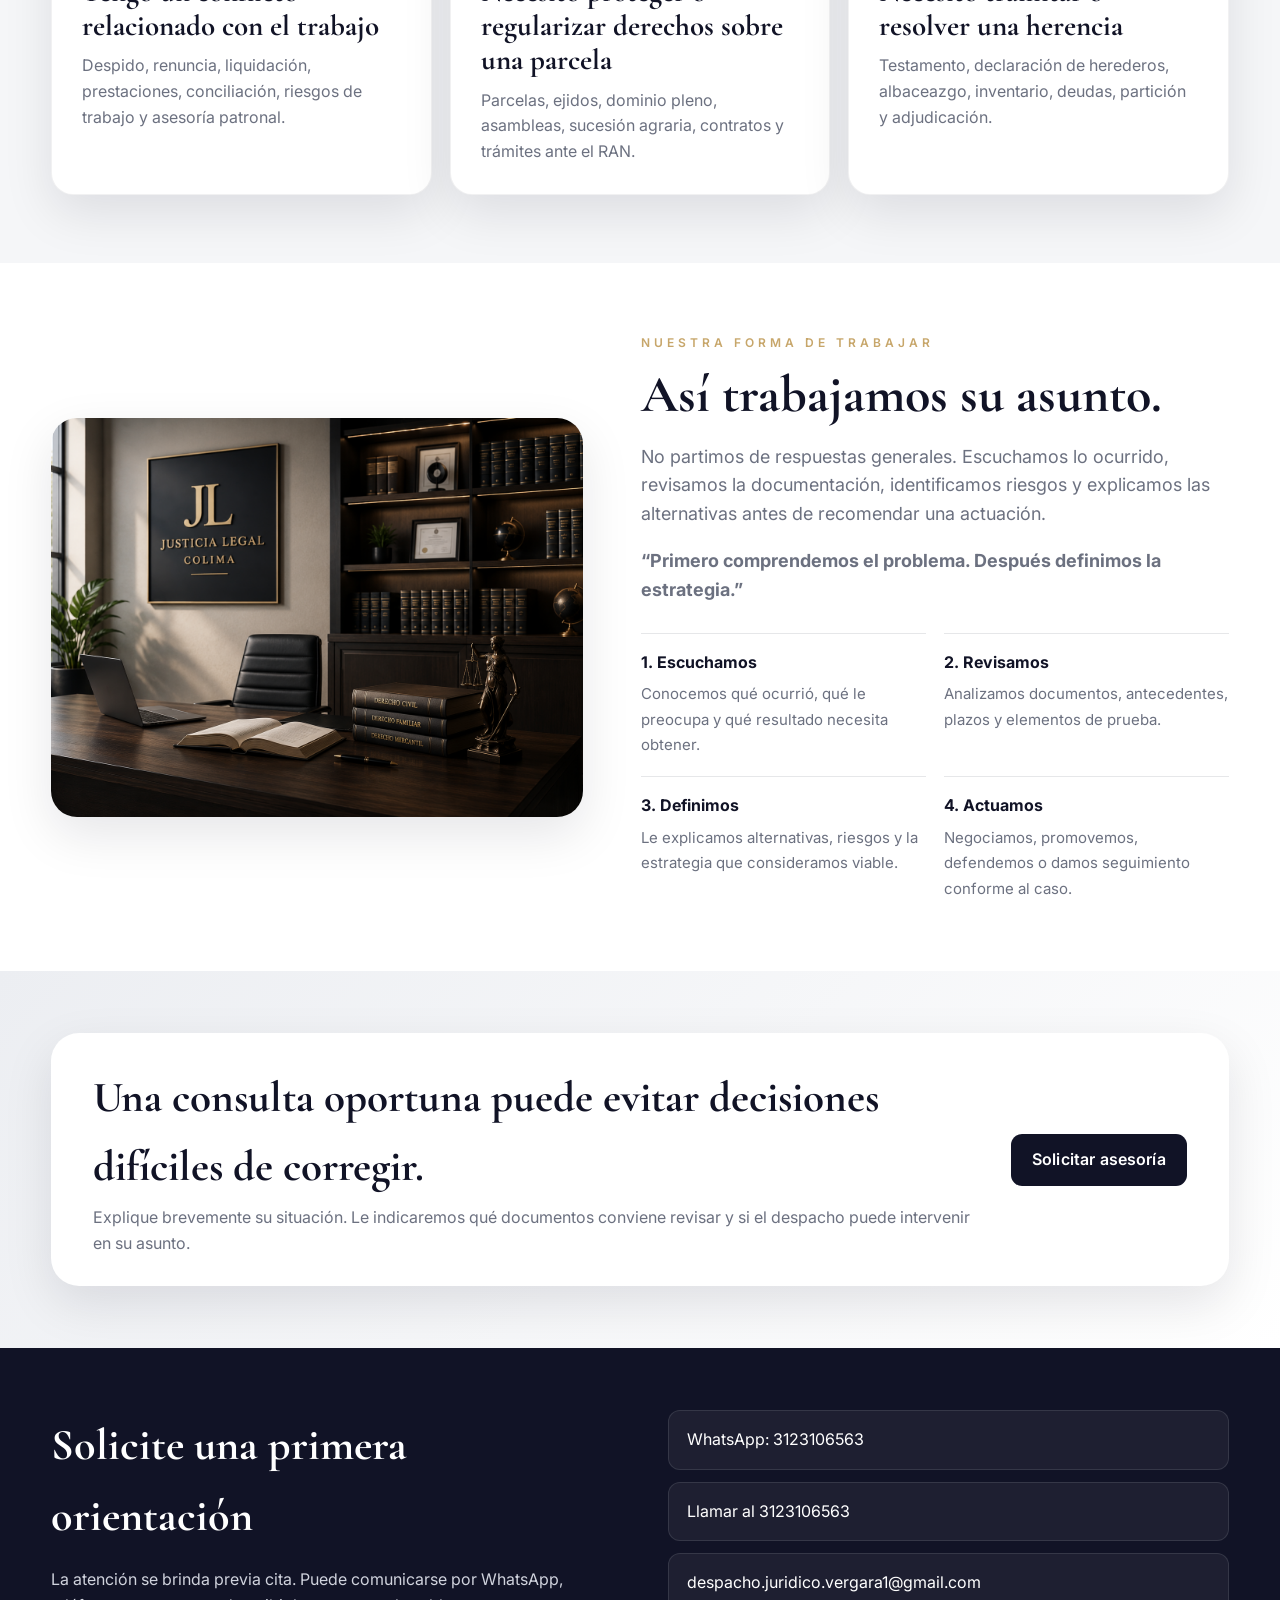
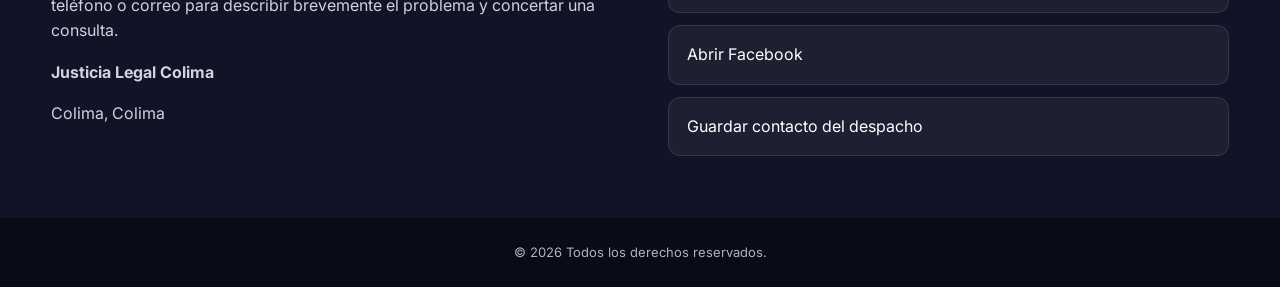
==== commit c267ef57: "Add files via upload" ====
--- a/index.html
+++ b/index.html
@@ -5,7 +5,7 @@
 <meta charset="utf-8"/>
 <meta content="width=device-width,initial-scale=1" name="viewport"/>
 <title id="tituloPagina">Justicia Legal Colima</title>
-<meta content="Justicia Legal Colima. Análisis, asesoría y representación jurídica en asuntos civiles, familiares, mercantiles, laborales, agrarios y sucesorios." name="description"/>
+<meta content="Justicia Legal Colima. Asesoría y representación para resolver conflictos civiles, familiares, mercantiles, laborales, agrarios y sucesorios." name="description"/>
 <link href="https://fonts.googleapis.com" rel="preconnect"/>
 <link crossorigin="" href="https://fonts.gstatic.com" rel="preconnect"/>
 <link href="https://fonts.googleapis.com/css2?family=Cormorant+Garamond:wght@500;600;700&amp;family=Inter:wght@300;400;500;600&amp;display=swap" rel="stylesheet"/>
@@ -24,7 +24,7 @@
 <nav>
 <a href="#inicio">Inicio</a>
 <div class="dropdown">
-<a aria-haspopup="true" href="#servicios">Servicios</a>
+<a aria-haspopup="true" href="#servicios">¿Cómo podemos ayudarle?</a>
 <div aria-label="Áreas jurídicas" class="dropdown-menu">
 <a href="paginas/derecho-civil.html">Derecho Civil</a>
 <a href="paginas/derecho-familiar.html">Derecho Familiar</a>
@@ -34,10 +34,9 @@
 <a href="paginas/sucesiones.html">Sucesiones</a>
 </div>
 </div>
-<a href="#despacho">Despacho</a>
-<a href="biblioteca/index.html">Biblioteca Jurídica</a>
+<a href="#despacho">Cómo trabajamos</a>
+<a href="biblioteca/index.html">Artículos</a>
 <a href="paginas/preguntas-frecuentes.html">Preguntas frecuentes</a>
-<a href="noticias/index.html">Actividad institucional</a>
 <a href="#contacto">Contacto</a>
 </nav>
 </div>
@@ -46,12 +45,12 @@
 <section class="hero" id="inicio">
 <div class="container hero-grid">
 <div>
-<div class="eyebrow">Despacho jurídico</div>
+<div class="eyebrow">Orientación y representación jurídica</div>
 <h1 id="frasePrincipal"></h1>
 <p id="fraseSecundaria"></p>
 <div class="actions">
 <a class="btn btn-primary whatsapp" rel="noopener" target="_blank">Solicitar asesoría</a>
-<a class="btn btn-secondary" href="#servicios">Áreas de práctica</a>
+<a class="btn btn-secondary" href="#servicios">¿Cómo podemos ayudarle?</a>
 </div>
 </div>
 <div class="hero-media">
@@ -62,9 +61,9 @@
 <section id="servicios">
 <div class="container">
 <div class="section-heading center">
-<div class="kicker">Áreas de práctica</div>
-<h2>Nuestra intervención jurídica</h2>
-<p>Cada asunto presenta hechos, documentos y consecuencias distintas. Nuestra intervención parte del estudio particular del caso para definir una estrategia jurídicamente viable y acorde con los intereses que deben protegerse.</p>
+<div class="kicker">Situaciones que atendemos</div>
+<h2>¿Qué problema necesita resolver?</h2>
+<p>Seleccione la situación que más se aproxima a lo que está enfrentando. La primera revisión permite identificar el área jurídica, los riesgos y el camino que conviene valorar.</p>
 </div>
 <div class="services-grid" id="listaServicios"></div>
 </div>
@@ -75,7 +74,7 @@
 <img alt="Imagen editorial del despacho" id="imagenDespacho"/>
 </div>
 <div class="about-copy">
-<div class="kicker">Práctica profesional</div>
+<div class="kicker">Nuestra forma de trabajar</div>
 <h2 id="tituloDespacho"></h2>
 <p id="descripcionDespacho"></p>
 <p><strong id="fraseInstitucional"></strong></p>
@@ -87,8 +86,8 @@
 <div class="container">
 <div class="cta-box">
 <div>
-<h2>Conversemos sobre su asunto.</h2>
-<p>Puede plantear brevemente la naturaleza del problema para concertar una consulta y conocer la documentación inicial que conviene revisar.</p>
+<h2>Una consulta oportuna puede evitar decisiones difíciles de corregir.</h2>
+<p>Explique brevemente su situación. Le indicaremos qué documentos conviene revisar y si el despacho puede intervenir en su asunto.</p>
 </div>
 <a class="btn whatsapp" rel="noopener" target="_blank">Solicitar asesoría</a>
 </div>
@@ -97,8 +96,8 @@
 <section class="contact" id="contacto">
 <div class="container contact-grid">
 <div>
-<h2>Contacto</h2>
-<p>La atención se brinda previa cita. Puede comunicarse con el despacho para concertar una consulta y recibir indicaciones sobre la documentación inicial de su asunto.</p>
+<h2>Solicite una primera orientación</h2>
+<p>La atención se brinda previa cita. Puede comunicarse por WhatsApp, teléfono o correo para describir brevemente el problema y concertar una consulta.</p>
 <p><strong id="nombreDespachoContacto"></strong></p>
 <p id="domicilio"></p>
 </div>
@@ -147,7 +146,7 @@
 
 $("listaServicios").innerHTML = DATOS.servicios.map(s => `
   <a class="service-card" href="${s.enlace}">
-    <div class="service-number">${s.numero || s.icono || ""}</div>
+    <div class="service-icon">${s.numero || s.icono || ""}</div>
     <h3>${s.titulo}</h3>
     <p>${s.descripcion}</p>
   </a>
--- a/css/estilos.css
+++ b/css/estilos.css
@@ -1227,3 +1227,375 @@
     width:100%;
   }
 }
+
+
+/* =====================================================
+   MASTER EDITION 1.1 — NAVEGACIÓN MÓVIL
+   ===================================================== */
+
+.menu-toggle{
+  display:none;
+  width:46px;
+  height:46px;
+  padding:0;
+  border:1px solid rgba(255,255,255,.20);
+  border-radius:11px;
+  background:rgba(255,255,255,.06);
+  color:#fff;
+  cursor:pointer;
+  align-items:center;
+  justify-content:center;
+  flex-direction:column;
+  gap:5px;
+  flex:0 0 auto;
+}
+
+.menu-toggle span{
+  display:block;
+  width:21px;
+  height:2px;
+  border-radius:999px;
+  background:currentColor;
+  transition:transform .22s ease, opacity .22s ease;
+}
+
+.menu-toggle[aria-expanded="true"] span:nth-child(1){
+  transform:translateY(7px) rotate(45deg);
+}
+.menu-toggle[aria-expanded="true"] span:nth-child(2){
+  opacity:0;
+}
+.menu-toggle[aria-expanded="true"] span:nth-child(3){
+  transform:translateY(-7px) rotate(-45deg);
+}
+
+.mobile-menu{display:none}
+body.menu-open{overflow:hidden}
+
+@media(max-width:900px){
+  .nav{
+    min-height:82px;
+    gap:16px;
+  }
+
+  .nav > nav{display:none}
+
+  .menu-toggle{display:inline-flex}
+
+  .mobile-menu{
+    display:block;
+    position:fixed;
+    inset:82px 0 auto 0;
+    max-height:calc(100vh - 82px);
+    overflow-y:auto;
+    padding:18px 4% 30px;
+    background:rgba(17,19,38,.995);
+    border-top:1px solid rgba(255,255,255,.10);
+    box-shadow:0 22px 50px rgba(0,0,0,.30);
+    transform:translateY(-12px);
+    opacity:0;
+    visibility:hidden;
+    pointer-events:none;
+    transition:transform .22s ease, opacity .22s ease, visibility .22s ease;
+    z-index:39;
+  }
+
+  .mobile-menu.is-open{
+    transform:translateY(0);
+    opacity:1;
+    visibility:visible;
+    pointer-events:auto;
+  }
+
+  .mobile-menu a,
+  .mobile-menu .mobile-section-title{
+    display:block;
+    padding:14px 4px;
+    color:#fff;
+    border-bottom:1px solid rgba(255,255,255,.09);
+    font-size:16px;
+  }
+
+  .mobile-menu .mobile-section-title{
+    color:var(--gold-soft);
+    padding-top:20px;
+    padding-bottom:8px;
+    border-bottom:0;
+    font-size:11px;
+    font-weight:600;
+    letter-spacing:3px;
+    text-transform:uppercase;
+  }
+
+  .mobile-menu .mobile-submenu{padding-left:18px}
+
+  .mobile-menu .mobile-submenu a{
+    color:#d9dbe3;
+    font-size:15px;
+  }
+}
+
+@media(max-width:580px){
+  .nav{min-height:78px}
+
+  .brand{
+    gap:11px;
+    min-width:0;
+  }
+
+  .brand img{
+    width:48px;
+    height:48px;
+  }
+
+  .brand-name{
+    font-size:19px;
+    line-height:1.04;
+    letter-spacing:.35px;
+  }
+
+  .brand-sub{display:none}
+
+  .mobile-menu{
+    inset:78px 0 auto 0;
+    max-height:calc(100vh - 78px);
+  }
+}
+
+
+/* =====================================================
+   JUSTICIA LEGAL COLIMA — V7.0
+   Enfoque centrado en la necesidad del cliente
+   ===================================================== */
+
+.service-area{
+  display:inline-block;
+  margin-bottom:10px;
+  color:var(--gold);
+  font-size:11px;
+  font-weight:600;
+  letter-spacing:2px;
+  text-transform:uppercase;
+}
+
+.service-card h3{
+  line-height:1.18;
+  margin-top:0;
+}
+
+.service-card .text-link{
+  display:inline-block;
+  margin-top:18px;
+  color:var(--navy);
+  font-size:13px;
+  font-weight:600;
+}
+
+.service-card:hover .text-link{
+  color:#8f7140;
+}
+
+#servicios .section-heading p{
+  max-width:760px;
+  margin-left:auto;
+  margin-right:auto;
+}
+
+.page-hero-copy{
+  max-width:850px;
+}
+
+.practice-link h3{
+  font-size:22px;
+  line-height:1.18;
+}
+
+.practice-link p{
+  margin-top:12px;
+}
+
+@media(max-width:580px){
+  .hero h1{
+    font-size:48px;
+    line-height:1;
+  }
+
+  .service-card h3{
+    font-size:24px;
+  }
+
+  .practice-link h3{
+    font-size:20px;
+  }
+}
+
+
+/* =====================================================
+   JUSTICIA LEGAL COLIMA — V7.1
+   Ajustes de navegación, espacios e iconos
+   ===================================================== */
+
+/* Encabezado más compacto y equilibrado */
+.nav{
+  min-height:74px;
+  gap:20px;
+}
+
+.brand{
+  gap:12px;
+  flex:0 0 auto;
+  min-width:max-content;
+}
+
+.brand-name{
+  white-space:nowrap;
+  font-size:24px;
+  letter-spacing:.45px;
+}
+
+header nav{
+  gap:20px;
+  align-items:center;
+  justify-content:flex-end;
+}
+
+header nav a{
+  white-space:nowrap;
+}
+
+/* Portada más cercana al encabezado */
+.hero-grid{
+  min-height:650px;
+  padding:58px 0 64px;
+  gap:44px;
+}
+
+/* Menor separación vertical general */
+main > section{
+  padding-top:72px;
+  padding-bottom:72px;
+}
+
+#servicios{
+  padding-top:68px;
+  padding-bottom:68px;
+}
+
+.about{
+  padding-top:70px;
+  padding-bottom:70px;
+}
+
+.cta,
+.contact{
+  padding-top:62px;
+  padding-bottom:62px;
+}
+
+.section-heading{
+  margin-bottom:34px;
+}
+
+.services-grid{
+  gap:18px;
+}
+
+.practice-grid{
+  gap:18px;
+}
+
+.topic-section{
+  padding-top:62px;
+  padding-bottom:62px;
+}
+
+.topic-panel{
+  padding:34px;
+}
+
+.final-cta,
+.faq-directory-cta{
+  padding-top:62px;
+  padding-bottom:62px;
+}
+
+/* Iconos de áreas en lugar de numeración */
+.service-icon{
+  width:48px;
+  height:48px;
+  display:grid;
+  place-items:center;
+  margin-bottom:18px;
+  border:1px solid rgba(199,166,106,.55);
+  border-radius:14px;
+  color:#a87b31;
+  background:rgba(199,166,106,.08);
+  font-family:"Cormorant Garamond",serif;
+  font-size:28px;
+  line-height:1;
+}
+
+.service-number{
+  display:none !important;
+}
+
+/* Evita numeración automática heredada en tarjetas */
+.practice-link::before{
+  display:none !important;
+}
+
+@media(max-width:1050px){
+  header nav{
+    gap:16px;
+  }
+
+  header nav a{
+    font-size:13px;
+  }
+
+  .brand-name{
+    font-size:22px;
+  }
+}
+
+@media(max-width:900px){
+  .nav{
+    min-height:78px;
+  }
+
+  .hero-grid{
+    min-height:auto;
+    padding:48px 0 56px;
+  }
+
+  main > section{
+    padding-top:58px;
+    padding-bottom:58px;
+  }
+
+  .topic-section{
+    padding-top:52px;
+    padding-bottom:52px;
+  }
+}
+
+@media(max-width:580px){
+  .brand-name{
+    font-size:18px;
+    white-space:nowrap;
+  }
+
+  .brand img{
+    width:46px;
+    height:46px;
+  }
+
+  .hero-grid{
+    padding:40px 0 48px;
+  }
+
+  main > section{
+    padding-top:50px;
+    padding-bottom:50px;
+  }
+}
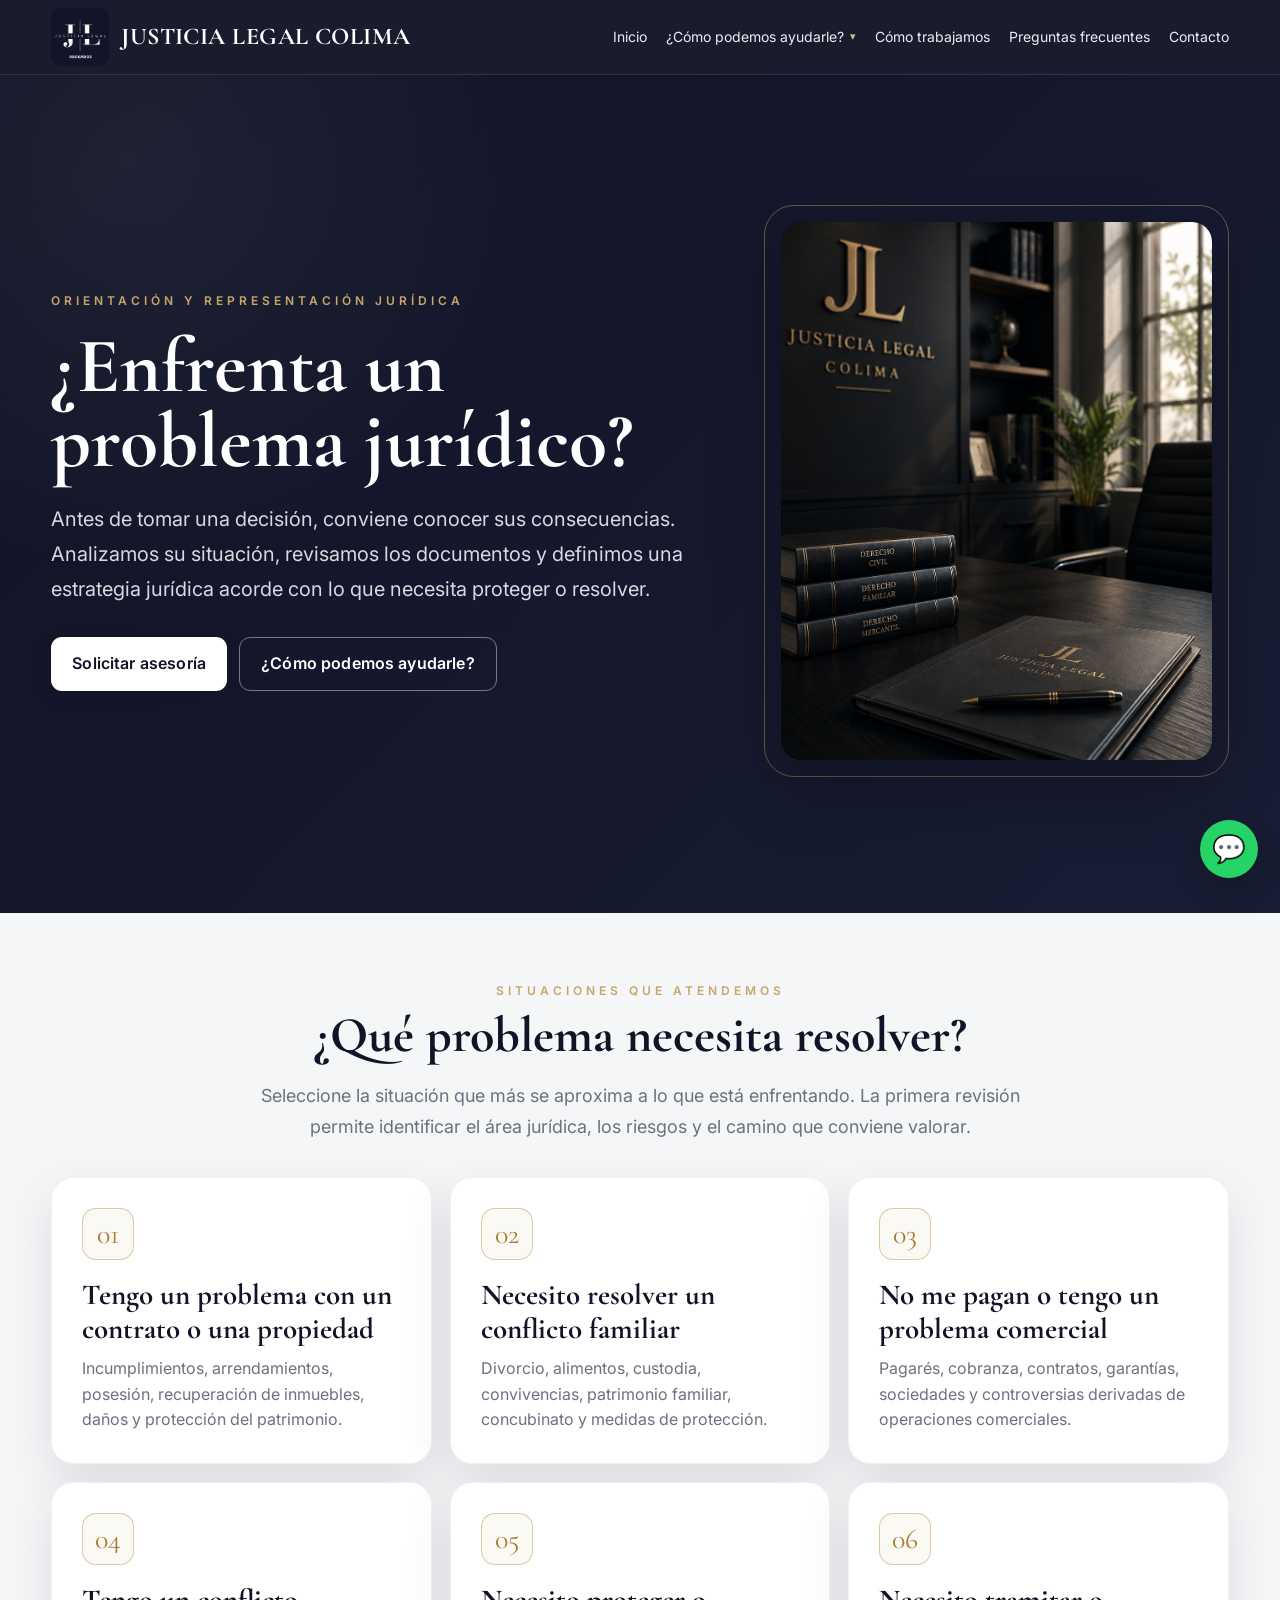
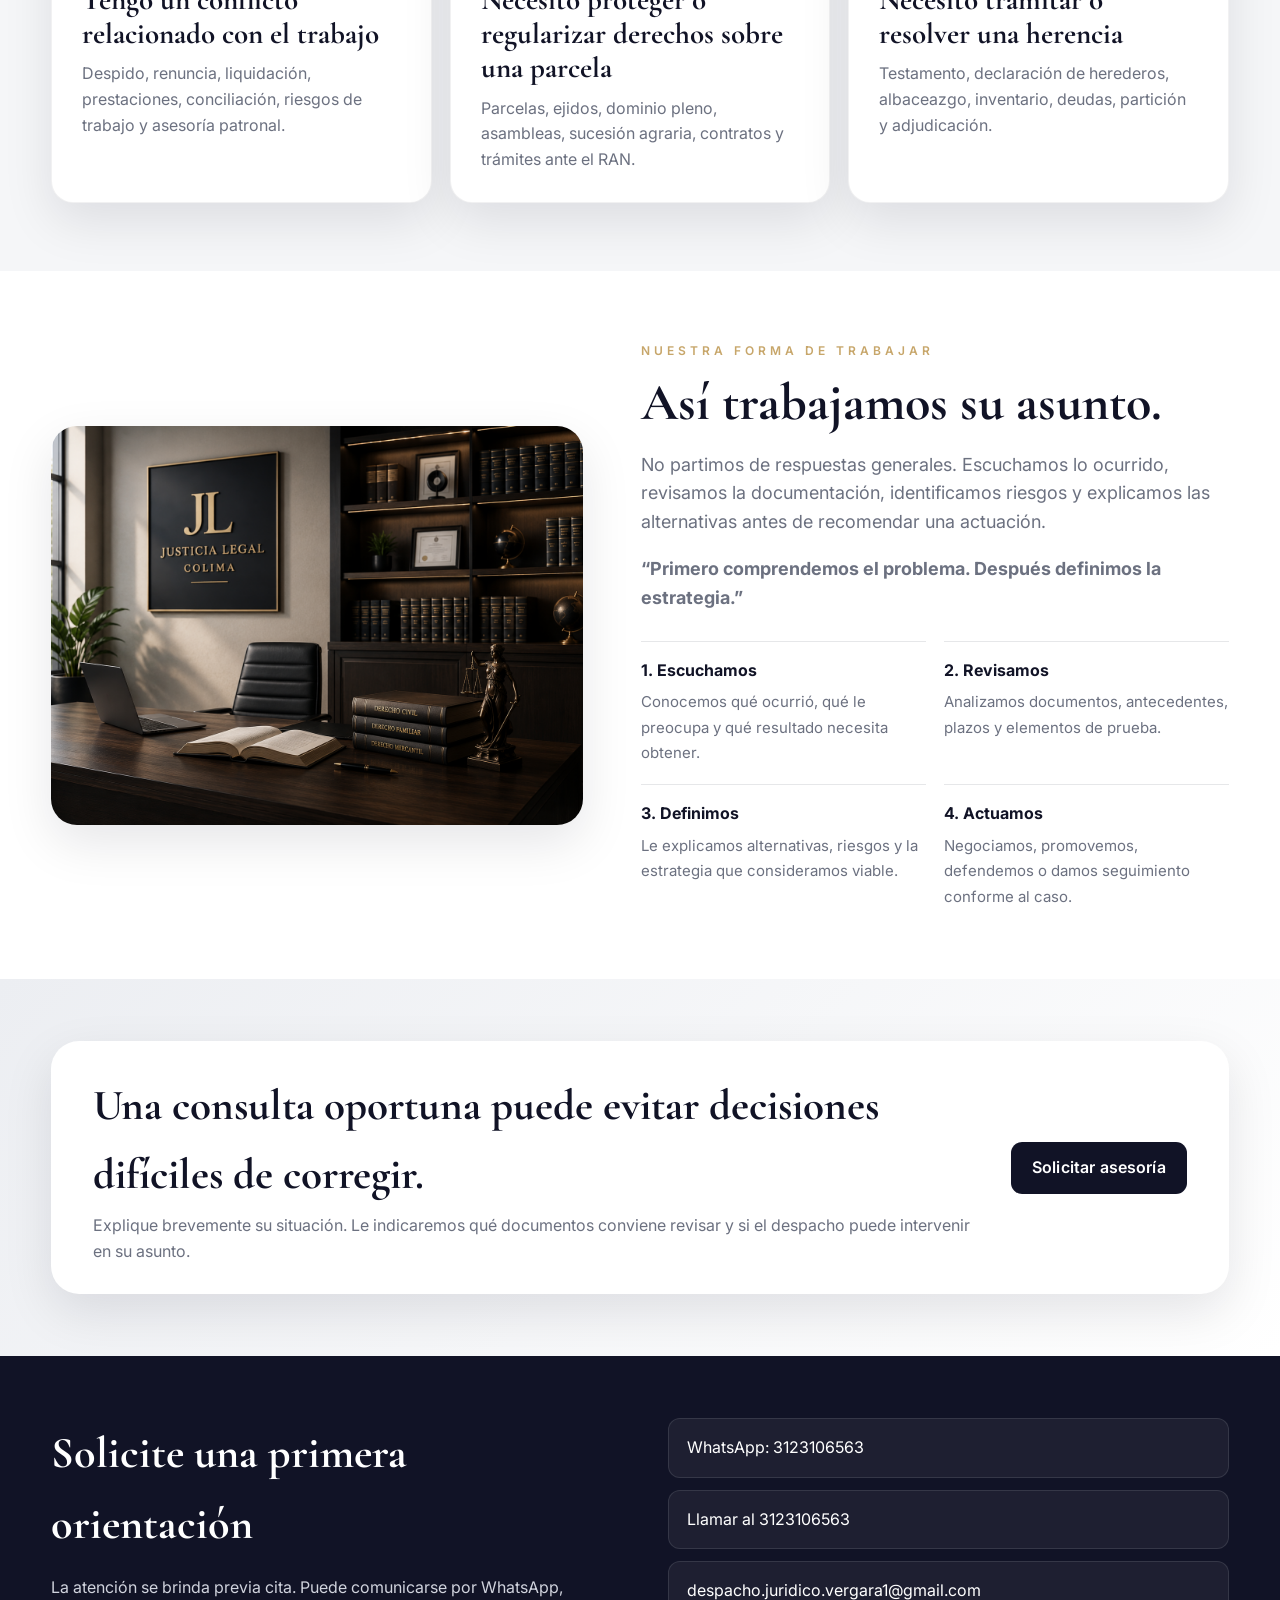
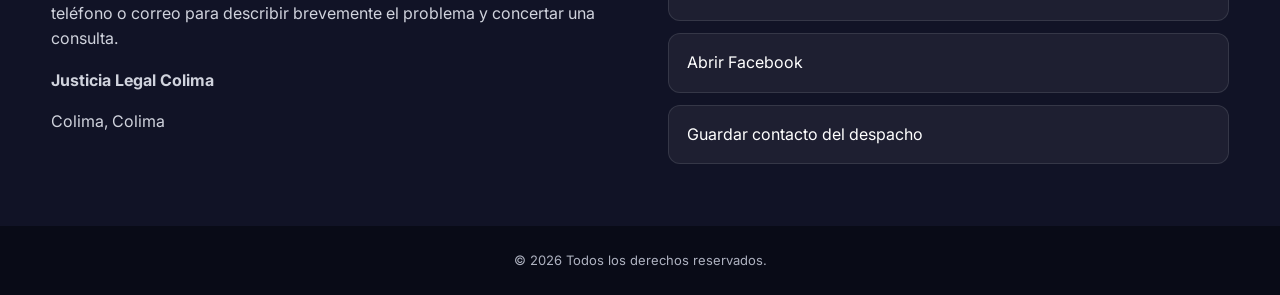
==== commit bd924cb5: "Add files via upload" ====
--- a/index.html
+++ b/index.html
@@ -35,7 +35,6 @@
 </div>
 </div>
 <a href="#despacho">Cómo trabajamos</a>
-<a href="biblioteca/index.html">Artículos</a>
 <a href="paginas/preguntas-frecuentes.html">Preguntas frecuentes</a>
 <a href="#contacto">Contacto</a>
 </nav>
--- a/css/estilos.css
+++ b/css/estilos.css
@@ -1599,3 +1599,29 @@
     padding-bottom:50px;
   }
 }
+
+
+/* V7.2 FINAL */
+.service-icon{
+  width:52px;
+  height:52px;
+  display:grid;
+  place-items:center;
+  margin-bottom:18px;
+  border:1px solid rgba(199,166,106,.58);
+  border-radius:14px;
+  color:#a87b31;
+  background:rgba(199,166,106,.07);
+}
+.service-icon svg{
+  width:28px;
+  height:28px;
+  fill:none;
+  stroke:currentColor;
+  stroke-width:1.65;
+  stroke-linecap:round;
+  stroke-linejoin:round;
+}
+.service-number{display:none!important}
+header nav{gap:19px}
+@media(max-width:1050px){header nav{gap:15px}}
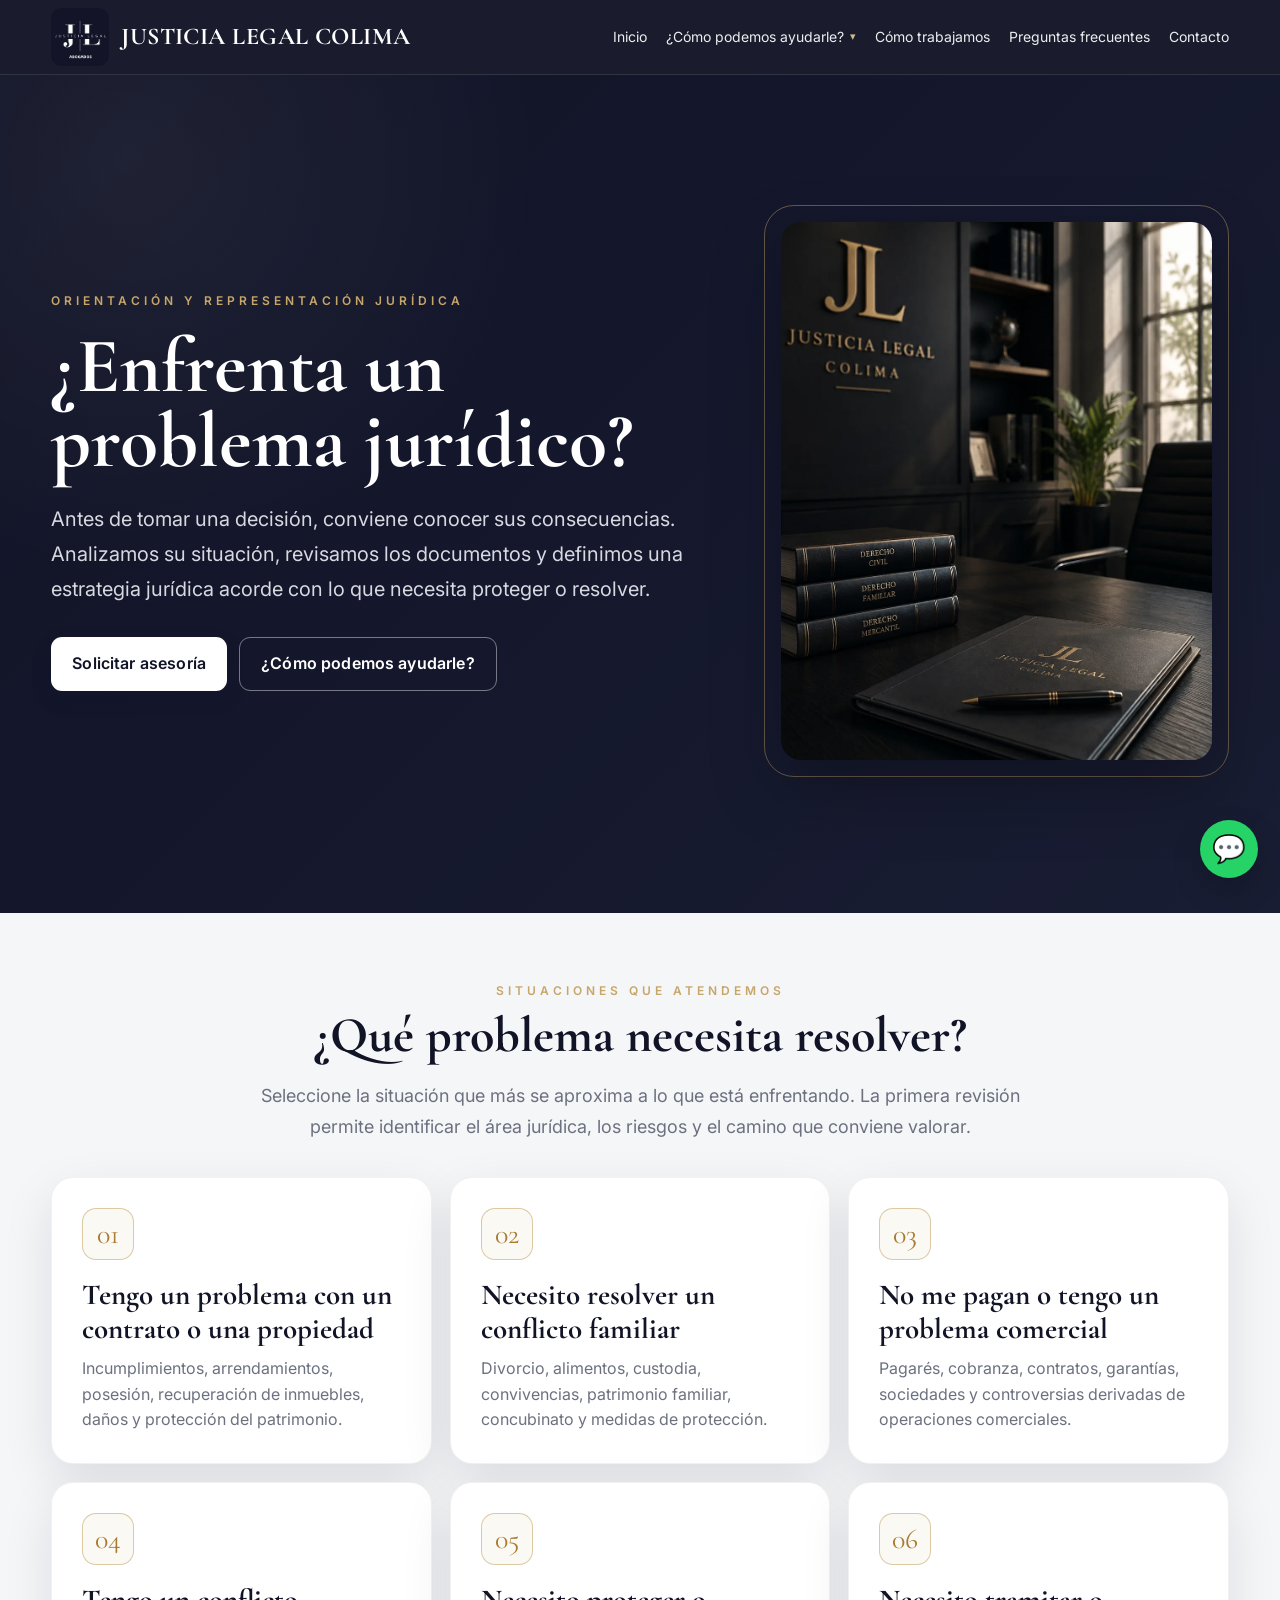
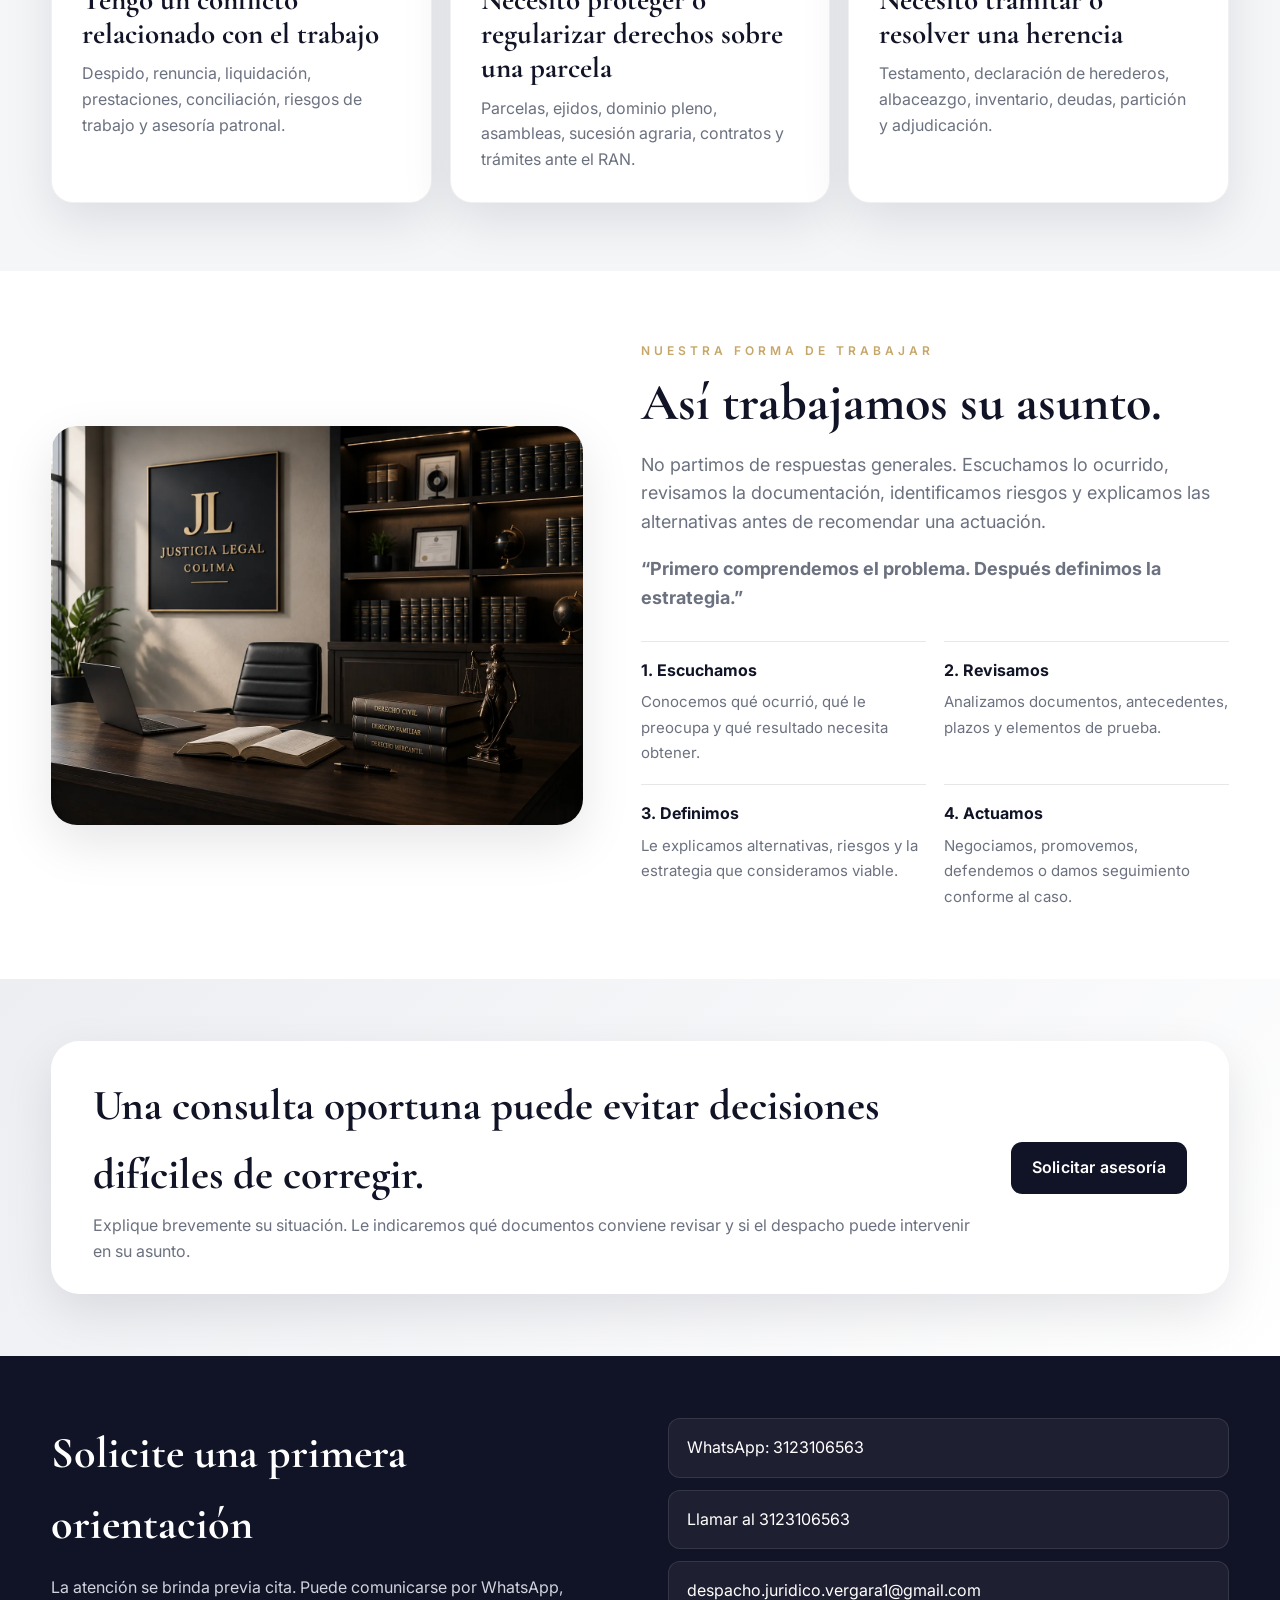
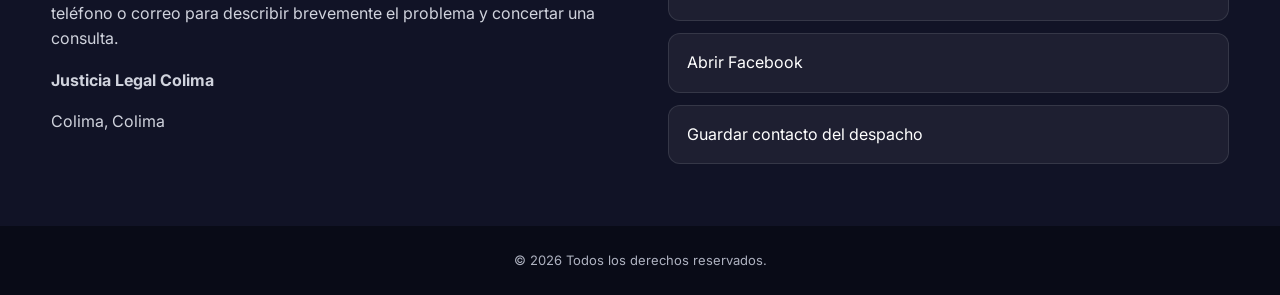
==== commit 9b51ad13: "Add files via upload" ====
--- a/index.html
+++ b/index.html
@@ -3,19 +3,19 @@
 <html lang="es">
 <head>
 <meta charset="utf-8"/>
-<meta content="width=device-width,initial-scale=1" name="viewport"/>
+<meta content="width=device-width,initial-scale=1" name="viewport"/><link href="favicon.ico" rel="icon"/><link href="favicon-32.png" rel="icon" sizes="32x32"/><link href="favicon-192.png" rel="apple-touch-icon" sizes="192x192"/><link href="manifest.webmanifest" rel="manifest"/>
 <title id="tituloPagina">Justicia Legal Colima</title>
 <meta content="Justicia Legal Colima. Asesoría y representación para resolver conflictos civiles, familiares, mercantiles, laborales, agrarios y sucesorios." name="description"/>
 <link href="https://fonts.googleapis.com" rel="preconnect"/>
 <link crossorigin="" href="https://fonts.gstatic.com" rel="preconnect"/>
 <link href="https://fonts.googleapis.com/css2?family=Cormorant+Garamond:wght@500;600;700&amp;family=Inter:wght@300;400;500;600&amp;display=swap" rel="stylesheet"/>
-<link href="css/estilos.css" rel="stylesheet"/>
-</head>
+<link href="css/estilos.min.css" rel="stylesheet"/>
+<meta content="#111326" name="theme-color"/><link as="image" fetchpriority="high" href="imagenes/portada1.webp" rel="preload" type="image/webp"/><meta content="Justicia Legal Colima" property="og:title"/><meta content="Justicia Legal Colima. Asesoría y representación para resolver conflictos civiles, familiares, mercantiles, laborales, agrarios y sucesorios." property="og:description"/><meta content="website" property="og:type"/><meta content="Justicia Legal Colima" property="og:site_name"/><meta content="summary" name="twitter:card"/></head>
 <body>
 <header>
 <div class="container nav">
 <div class="brand">
-<img alt="Logotipo del despacho" id="logo"/>
+<img alt="Logotipo del despacho" decoding="async" id="logo" loading="lazy"/>
 <div>
 <div class="brand-name" id="marca"></div>
 <div class="brand-sub" id="submarca"></div>
@@ -53,7 +53,7 @@
 </div>
 </div>
 <div class="hero-media">
-<img alt="Imagen principal" id="imagenPortada"/>
+<img alt="Imagen principal" decoding="async" id="imagenPortada" loading="lazy"/>
 </div>
 </div>
 </section>
@@ -70,7 +70,7 @@
 <section class="about" id="despacho">
 <div class="container about-grid">
 <div class="about-media">
-<img alt="Imagen editorial del despacho" id="imagenDespacho"/>
+<img alt="Imagen editorial del despacho" decoding="async" id="imagenDespacho" loading="lazy"/>
 </div>
 <div class="about-copy">
 <div class="kicker">Nuestra forma de trabajar</div>
@@ -112,7 +112,7 @@
 </main>
 <a aria-label="WhatsApp" class="float-wa whatsapp" rel="noopener" target="_blank">💬</a>
 <footer id="pie"></footer>
-<script src="DATOS_EDITABLES.js"></script><script src="js/sitio.js"></script>
+<script src="DATOS_EDITABLES.js"></script><script src="js/sitio.min.js"></script>
 <script>
 const $ = id => document.getElementById(id);
 
--- a/css/estilos.min.css
+++ b/css/estilos.min.css
@@ -0,0 +1 @@
+:root{--navy:#111326;--navy-soft:#191d33;--navy-light:#242941;--white:#f8f8fa;--gold:#c7a66a;--gold-soft:#dfc892;--text:#1b1e28;--muted:#6c7180;--line:rgba(17,19,38,.10);--shadow:0 18px 50px rgba(10,12,25,.10);--radius:22px;}*{box-sizing:border-box}html{scroll-behavior:smooth}body{margin:0;font-family:Inter,Arial,sans-serif;color:var(--text);background:#f5f6f8;line-height:1.6;}img{max-width:100%;display:block}a{text-decoration:none}.container{width:min(1180px,92%);margin:auto}header{position:sticky;top:0;z-index:40;background:rgba(17,19,38,.96);backdrop-filter:blur(14px);border-bottom:1px solid rgba(255,255,255,.10);}.nav{min-height:86px;display:flex;align-items:center;justify-content:space-between;gap:28px;}.brand{display:flex;align-items:center;gap:16px;color:white;}.brand img{width:58px;height:58px;object-fit:cover;border-radius:10px;}.brand-name{font-family:"Cormorant Garamond",serif;font-size:26px;font-weight:700;letter-spacing:.8px;}.brand-sub{margin-top:-3px;font-size:11px;letter-spacing:5px;color:var(--gold-soft);text-transform:uppercase;}nav{display:flex;gap:28px}nav a{color:white;font-size:14px;opacity:.92;}nav a:hover{color:var(--gold-soft)}.hero{background:radial-gradient(circle at 10% 10%,rgba(255,255,255,.06),transparent 30%),linear-gradient(135deg,var(--navy),var(--navy-soft));color:white;}.hero-grid{min-height:760px;display:grid;grid-template-columns:1.18fr .82fr;gap:56px;align-items:center;padding:90px 0;}.eyebrow{color:var(--gold-soft);font-size:13px;letter-spacing:5px;text-transform:uppercase;}.hero h1{font-family:"Cormorant Garamond",serif;font-size:78px;line-height:.96;margin:18px 0 24px;max-width:700px;}.hero p{font-size:20px;line-height:1.75;color:#d7d9e1;max-width:700px;}.actions{display:flex;gap:14px;flex-wrap:wrap;margin-top:34px;}.btn{display:inline-flex;align-items:center;justify-content:center;padding:15px 24px;border-radius:11px;font-weight:600;transition:.2s ease;}.btn-primary{background:white;color:var(--navy);}.btn-primary:hover{transform:translateY(-2px)}.btn-secondary{border:1px solid rgba(255,255,255,.42);color:white;}.hero-media{position:relative;}.hero-media::before{content:"";position:absolute;inset:-18px 20px 22px -18px;border:1px solid rgba(199,166,106,.38);border-radius:30px;}.hero-media img{position:relative;width:100%;aspect-ratio:4/5;object-fit:cover;border-radius:26px;box-shadow:0 28px 70px rgba(0,0,0,.30);}section{padding:82px 0}.section-heading{max-width:770px;margin-bottom:44px;}.section-heading.center{text-align:center;margin-left:auto;margin-right:auto;}.kicker{color:#907340;font-size:12px;letter-spacing:4px;text-transform:uppercase;font-weight:600;}.section-heading h2{font-family:"Cormorant Garamond",serif;font-size:52px;line-height:1.05;color:var(--navy);margin:12px 0 16px;}.section-heading p{color:var(--muted);font-size:18px;}.services-grid{display:grid;grid-template-columns:repeat(3,1fr);gap:22px;}.service-card{background:white;padding:30px;border-radius:var(--radius);box-shadow:var(--shadow);border:1px solid rgba(17,19,38,.06);transition:.2s ease;}.service-card:hover{transform:translateY(-4px)}.service-number{font-size:13px;letter-spacing:3px;color:#a1844e;}.service-card h3{font-family:"Cormorant Garamond",serif;font-size:29px;margin:13px 0 10px;color:var(--navy);}.service-card p{margin:0;color:var(--muted);}.about{background:white;}.about-grid{display:grid;grid-template-columns:.95fr 1.05fr;gap:58px;align-items:center;}.about-media img{width:100%;aspect-ratio:4/3;object-fit:cover;border-radius:26px;box-shadow:var(--shadow);}.about-copy h2{font-family:"Cormorant Garamond",serif;font-size:52px;line-height:1.08;color:var(--navy);margin:14px 0 20px;}.about-copy>p{color:var(--muted);font-size:18px;}.values-grid{display:grid;grid-template-columns:1fr 1fr;gap:18px;margin-top:28px;}.value{padding-top:16px;border-top:1px solid var(--line);}.value b{display:block;margin-bottom:6px;color:var(--navy);}.value span{color:var(--muted);font-size:15px;}.cta{background:linear-gradient(135deg,#eceef2,#ffffff);}.cta-box{display:flex;align-items:center;justify-content:space-between;gap:30px;padding:30px 42px;background:white;border-radius:28px;box-shadow:var(--shadow);}.cta-box h2{font-family:"Cormorant Garamond",serif;font-size:43px;margin:0 0 4px;color:var(--navy);}.cta-box p{margin:0;color:var(--muted);}.cta-box .btn{background:var(--navy);color:white;white-space:nowrap;}.contact{background:var(--navy);color:white;}.contact-grid{display:grid;grid-template-columns:1fr 1fr;gap:56px;align-items:start;}.contact h2{font-family:"Cormorant Garamond",serif;font-size:44px;margin:0 0 16px;}.contact p{color:#d0d3dd}.contact-links{display:grid;gap:12px;}.contact-links a{display:block;padding:16px 18px;border-radius:12px;color:white;background:rgba(255,255,255,.055);border:1px solid rgba(255,255,255,.10);}footer{background:#090b17;color:#aeb2c0;text-align:center;padding:24px;font-size:13px;}.float-wa{position:fixed;right:22px;bottom:22px;width:58px;height:58px;border-radius:50%;display:grid;place-items:center;background:#25d366;color:white;font-size:27px;box-shadow:0 12px 30px rgba(0,0,0,.28);z-index:30;}@media(max-width:900px){nav{display:none}.hero-grid,.about-grid,.contact-grid{grid-template-columns:1fr}.hero-grid{min-height:auto;padding:70px 0}.hero h1{font-size:58px}.hero-media{max-width:560px}.services-grid{grid-template-columns:1fr 1fr}.cta-box{align-items:flex-start;flex-direction:column}}@media(max-width:580px){.brand-name{font-size:21px}.brand img{width:50px;height:50px}.hero h1{font-size:46px}.hero p{font-size:17px}.services-grid,.values-grid{grid-template-columns:1fr}.section-heading h2,.about-copy h2,.contact h2{font-size:40px}section{padding:72px 0}.cta-box{padding:32px 26px}}.page-hero{padding:92px 0 86px;color:white;background:radial-gradient(circle at 10% 10%,rgba(255,255,255,.06),transparent 30%),linear-gradient(135deg,var(--navy),var(--navy-soft));}.breadcrumb{display:flex;gap:10px;margin-bottom:22px;font-size:13px;color:#cfd2dc;}.breadcrumb a{color:#fff}.eyebrow,.kicker{color:var(--gold);font-size:12px;letter-spacing:4px;text-transform:uppercase;font-weight:600;}.page-hero h1,.section-heading h2,.topic-heading h2,.final-cta h2{font-family:"Cormorant Garamond",serif;}.page-hero h1{font-size:68px;line-height:1;margin:12px 0 18px;}.page-hero-copy{max-width:770px;color:#d6d8e1;font-size:21px;}.actions{display:flex;gap:14px;flex-wrap:wrap;margin-top:30px}.btn{display:inline-flex;align-items:center;justify-content:center;padding:14px 22px;border-radius:10px;font-weight:600;transition:.2s ease;}.btn:hover{transform:translateY(-2px)}.btn-primary{background:#fff;color:var(--navy)}.btn-secondary{border:1px solid rgba(255,255,255,.42);color:white}.btn-dark{background:var(--navy);color:white}.subnav{background:#fff;border-bottom:1px solid var(--line);position:sticky;top:86px;z-index:30;}.subnav .container{display:flex;gap:10px;overflow-x:auto;padding-top:13px;padding-bottom:13px;}.subnav a{padding:8px 13px;border-radius:999px;background:#f2f3f6;color:var(--navy);white-space:nowrap;font-size:13px;}.subnav a:hover{background:var(--navy);color:white}section{padding:82px 0}.light{background:#fff}.section-heading{max-width:780px;margin-bottom:42px}.section-heading h2{font-size:50px;line-height:1.08;color:var(--navy);margin:12px 0 14px;}.section-heading p{font-size:18px;color:var(--muted)}.practice-grid{display:grid;grid-template-columns:repeat(3,1fr);gap:20px;}.practice-link{display:block;color:inherit;background:#fff;border-radius:20px;padding:26px;box-shadow:var(--shadow);border-top:3px solid var(--gold);transition:.2s ease;}.practice-link:hover{transform:translateY(-4px)}.practice-link h3{margin:0 0 8px;font-family:"Cormorant Garamond",serif;font-size:29px;color:var(--navy);}.practice-link p{margin:0;color:var(--muted)}.topic-section{scroll-margin-top:145px}.topic-panel{background:#fff;border-radius:24px;padding:38px;box-shadow:var(--shadow);}.light .topic-panel{background:#f8f8fa;box-shadow:none;border:1px solid rgba(17,19,38,.07);}.topic-heading{max-width:780px;margin-bottom:28px}.topic-heading h2{font-size:43px;line-height:1.08;margin:10px 0 0;color:var(--navy);}.topic-columns{display:grid;grid-template-columns:1fr 1fr;gap:34px;padding-top:24px;margin-top:22px;border-top:1px solid var(--line);}.topic-columns h3{margin:0 0 10px;font-family:"Cormorant Garamond",serif;font-size:27px;color:var(--navy);}.topic-columns p{margin:0;color:var(--muted)}.clean-list{margin:0;padding-left:20px;color:var(--muted)}.clean-list li{margin-bottom:7px}.topic-cta{display:flex;justify-content:space-between;align-items:center;gap:26px;margin-top:30px;padding:22px 24px;border-radius:16px;background:#f0f1f4;}.topic-cta strong{color:var(--navy)}.topic-cta p{margin:4px 0 0;color:var(--muted)}.faq-section{padding-top:78px}.faq details{background:#f8f8fa;border:1px solid var(--line);border-radius:13px;padding:17px 19px;margin-bottom:12px;}.faq summary{cursor:pointer;font-weight:600;color:var(--navy);}.faq details[open] summary{margin-bottom:10px}.faq p{margin:0;color:var(--muted)}.final-cta{background:linear-gradient(135deg,#eceef2,#fff);}.final-cta-box{display:flex;justify-content:space-between;align-items:center;gap:34px;padding:40px 44px;border-radius:26px;background:var(--navy);color:#fff;box-shadow:var(--shadow);}.final-cta h2{margin:8px 0 8px;font-size:42px;}.final-cta p{max-width:760px;color:#d4d7e0;margin:0;}.float-wa{position:fixed;right:22px;bottom:22px;width:58px;height:58px;border-radius:50%;display:grid;place-items:center;background:#25d366;color:#fff;font-size:27px;box-shadow:0 12px 30px rgba(0,0,0,.28);z-index:40;}.site-footer{background:#090b17;color:#aeb2c0;text-align:center;padding:24px;font-size:13px;}@media(max-width:900px){.practice-grid{grid-template-columns:1fr 1fr}.topic-columns{grid-template-columns:1fr}.topic-cta,.final-cta-box{align-items:flex-start;flex-direction:column}}@media(max-width:580px){.page-hero h1{font-size:46px}.page-hero-copy{font-size:18px}.practice-grid{grid-template-columns:1fr}.topic-heading h2,.final-cta h2{font-size:36px}.topic-panel{padding:26px}.subnav{top:74px}}.site-header{position:sticky;top:0;z-index:50;background:rgba(17,19,38,.96);backdrop-filter:blur(14px);border-bottom:1px solid rgba(255,255,255,.10);}.site-footer{background:#090b17;color:#aeb2c0;text-align:center;padding:24px;font-size:13px;}.dropdown{position:relative;}.dropdown>a{display:flex;align-items:center;gap:6px;}.dropdown>a::after{content:"▾";font-size:11px;color:var(--gold-soft);transition:transform .2s ease;}.dropdown:hover>a::after,.dropdown:focus-within>a::after{transform:rotate(180deg);}.dropdown-menu{display:none;position:absolute;top:calc(100% + 13px);left:50%;transform:translateX(-50%);min-width:235px;padding:10px;background:rgba(17,19,38,.99);border:1px solid rgba(255,255,255,.12);border-radius:14px;box-shadow:0 22px 50px rgba(0,0,0,.38);z-index:100;}.dropdown-menu::before{content:"";position:absolute;top:-13px;left:0;right:0;height:13px;}.dropdown:hover .dropdown-menu,.dropdown:focus-within .dropdown-menu{display:grid;}.dropdown-menu a{display:block;padding:11px 13px;border-radius:9px;color:#fff;white-space:nowrap;font-size:14px;}.dropdown-menu a:hover,.dropdown-menu a:focus{background:rgba(255,255,255,.08);color:var(--gold-soft);}.hero-media{position:relative;padding:16px;border:1px solid rgba(199,166,106,.45);border-radius:30px;}.hero-media::before{display:none;}.hero-media img{width:100%;aspect-ratio:4/5;object-fit:cover;object-position:center;border-radius:20px;box-shadow:0 28px 70px rgba(0,0,0,.30);}.brand-sub:empty{display:none}@media(max-width:900px){.dropdown-menu{display:none!important}.hero-media{width:min(100%,560px);padding:12px;}}.content-hero{padding:86px 0 78px;color:#fff;background:radial-gradient(circle at 12% 10%,rgba(255,255,255,.06),transparent 30%),linear-gradient(135deg,var(--navy),var(--navy-soft));}.content-hero h1{font-family:"Cormorant Garamond",serif;font-size:64px;line-height:1;margin:12px 0 18px;}.content-hero p{max-width:780px;color:#d6d8e1;font-size:20px;}.library-grid{display:grid;grid-template-columns:repeat(3,1fr);gap:22px;}.library-card{display:flex;flex-direction:column;min-height:310px;padding:30px;border-radius:22px;background:#fff;color:inherit;box-shadow:var(--shadow);border-top:3px solid var(--gold);}.library-card h2{font-family:"Cormorant Garamond",serif;font-size:34px;color:var(--navy);margin:7px 0 10px;}.library-card p{margin:0 0 18px;color:var(--muted);}.library-card ul{margin:0 0 22px;padding-left:18px;color:#555c69;}.library-card li{margin-bottom:7px}.library-card .text-link{margin-top:auto;font-weight:600;color:var(--navy);}.library-card .text-link::after{content:" →";color:var(--gold);}.article-list{display:grid;gap:16px;}.article-row{display:grid;grid-template-columns:170px 1fr auto;gap:24px;align-items:center;padding:22px 24px;border-radius:17px;background:#fff;box-shadow:var(--shadow);}.article-row .article-area{color:#927442;font-size:12px;letter-spacing:2px;text-transform:uppercase;font-weight:600;}.article-row h3{font-family:"Cormorant Garamond",serif;font-size:27px;color:var(--navy);margin:0 0 5px;}.article-row p{margin:0;color:var(--muted);}.article-row a{color:var(--navy);font-weight:600;white-space:nowrap;}.article-row.is-coming{opacity:.78;}.article-row.is-coming a{pointer-events:none;color:var(--muted);}.filter-bar{display:flex;flex-wrap:wrap;gap:10px;margin-bottom:32px;}.filter-bar a{padding:9px 14px;border-radius:999px;color:var(--navy);background:#fff;border:1px solid var(--line);font-size:13px;}.filter-bar a:hover{color:#fff;background:var(--navy);}.global-faq-group{margin-bottom:42px;}.global-faq-group h2{font-family:"Cormorant Garamond",serif;font-size:39px;color:var(--navy);margin:0 0 18px;}.news-grid{display:grid;grid-template-columns:repeat(3,1fr);gap:22px;}.news-card{display:flex;flex-direction:column;min-height:270px;padding:28px;border-radius:22px;background:#fff;box-shadow:var(--shadow);}.news-date{color:#927442;font-size:12px;letter-spacing:2px;text-transform:uppercase;}.news-card h2{font-family:"Cormorant Garamond",serif;font-size:31px;line-height:1.08;color:var(--navy);margin:14px 0 12px;}.news-card p{margin:0;color:var(--muted);}.news-card .text-link{margin-top:auto;padding-top:22px;color:var(--navy);font-weight:600;}.empty-state{padding:34px;border-radius:22px;background:#fff;box-shadow:var(--shadow);text-align:center;}.empty-state h2{font-family:"Cormorant Garamond",serif;font-size:38px;color:var(--navy);margin:0 0 10px;}.empty-state p{max-width:680px;margin:0 auto;color:var(--muted);}@media(max-width:900px){.library-grid,.news-grid{grid-template-columns:1fr 1fr}.article-row{grid-template-columns:1fr}}@media(max-width:580px){.content-hero h1{font-size:46px}.content-hero p{font-size:18px}.library-grid,.news-grid{grid-template-columns:1fr}}.faq-directory-cta{padding:0 0 76px;background:#fff;}.faq-directory-box{display:flex;align-items:center;justify-content:space-between;gap:30px;padding:30px 34px;border-radius:22px;background:linear-gradient(135deg,#f0f1f4,#fff);border:1px solid var(--line);}.faq-directory-box h2{margin:8px 0 7px;font-family:"Cormorant Garamond",serif;font-size:37px;color:var(--navy);}.faq-directory-box p{margin:0;max-width:720px;color:var(--muted);}.faq-directory-box .actions{margin-top:0;flex-wrap:nowrap;}.faq-main-nav{position:sticky;top:86px;}.global-faq-group{scroll-margin-top:150px;padding-top:10px;}.global-faq-group + .global-faq-group{margin-top:50px;padding-top:50px;border-top:1px solid var(--line);}.global-faq-group h2{font-size:42px;}@media(max-width:900px){.faq-directory-box{align-items:flex-start;flex-direction:column;}.faq-directory-box .actions{flex-wrap:wrap;}}:root{--space-section:96px;--space-section-mobile:68px;--radius-master:20px;--shadow-soft:0 16px 42px rgba(14,24,45,.075);--shadow-hover:0 22px 54px rgba(14,24,45,.12);}html{scroll-behavior:smooth}body{text-rendering:optimizeLegibility;-webkit-font-smoothing:antialiased;}main>section{padding-top:var(--space-section);padding-bottom:var(--space-section);}.page-hero,.content-hero{padding-top:92px;padding-bottom:84px;}.section-heading{max-width:830px;margin-bottom:46px;}.section-heading h2{margin-top:8px;margin-bottom:15px;line-height:1.06;}.section-heading p,.page-hero-copy,.content-hero p{max-width:790px;line-height:1.75;}.topic-section{padding-top:78px;padding-bottom:78px;}.topic-panel{padding:42px;border-radius:var(--radius-master);box-shadow:var(--shadow-soft);}.topic-heading{max-width:900px;margin-bottom:34px;}.topic-heading h2{line-height:1.12;margin-top:8px;}.topic-columns{gap:42px;margin-top:30px;}.topic-columns p,.topic-columns li,.faq p,.library-card p,.news-card p{line-height:1.7;}.topic-cta,.final-cta-box,.faq-directory-box{border-radius:var(--radius-master);padding:32px 34px;}.actions{gap:12px;}.btn{min-height:48px;padding:13px 21px;border-radius:11px;display:inline-flex;align-items:center;justify-content:center;font-weight:600;letter-spacing:.01em;transition:transform .18s ease,box-shadow .18s ease,background-color .18s ease;}.btn:hover{transform:translateY(-2px);}.btn-primary,.btn-dark{box-shadow:0 8px 20px rgba(14,24,45,.14);}.practice-grid{counter-reset:practice;gap:22px;}.practice-link{counter-increment:practice;position:relative;padding-top:72px;border-radius:var(--radius-master);box-shadow:var(--shadow-soft);transition:transform .2s ease,box-shadow .2s ease;}.practice-link::before{content:counter(practice,decimal-leading-zero);position:absolute;top:25px;left:28px;width:34px;height:34px;display:grid;place-items:center;border:1px solid rgba(153,122,67,.55);border-radius:50%;font-size:11px;letter-spacing:.08em;color:#8f7140;background:#fff;}.practice-link:hover,.library-card:hover,.news-card:hover{transform:translateY(-4px);box-shadow:var(--shadow-hover);}.library-grid,.news-grid{gap:24px;}.library-card,.news-card{border-radius:var(--radius-master);box-shadow:var(--shadow-soft);transition:transform .2s ease,box-shadow .2s ease;}.library-card::before{content:"§";width:34px;height:34px;display:grid;place-items:center;border:1px solid rgba(153,122,67,.45);border-radius:50%;color:#8f7140;font-family:"Cormorant Garamond",serif;font-size:20px;margin-bottom:8px;}.article-row{border-radius:16px;box-shadow:var(--shadow-soft);}.faq details{border-radius:14px;margin-bottom:12px;overflow:hidden;}.faq summary{line-height:1.45;padding-top:19px;padding-bottom:19px;}.subnav{box-shadow:0 8px 22px rgba(14,24,45,.055);}.master-footer{padding:42px 0;}.footer-inner{display:flex;justify-content:space-between;align-items:flex-end;gap:34px;}.footer-brand{display:flex;flex-direction:column;gap:5px;}.footer-brand strong{font-family:"Cormorant Garamond",serif;font-size:25px;font-weight:600;}.footer-brand span,.footer-copy{font-size:13px;line-height:1.55;opacity:.82;}.float-wa{box-shadow:0 12px 30px rgba(0,0,0,.18);}@media(max-width:900px){main>section{padding-top:var(--space-section-mobile);padding-bottom:var(--space-section-mobile);}.page-hero,.content-hero{padding-top:72px;padding-bottom:66px;}.topic-panel{padding:31px 25px;}.topic-columns{gap:26px;}.footer-inner{align-items:flex-start;flex-direction:column;}}@media(max-width:580px){.section-heading{margin-bottom:34px;}.topic-section{padding-top:54px;padding-bottom:54px;}.topic-panel{padding:26px 20px;}.topic-cta,.final-cta-box,.faq-directory-box{padding:25px 21px;}.btn{width:100%;}.actions{width:100%;}}.menu-toggle{display:none;width:46px;height:46px;padding:0;border:1px solid rgba(255,255,255,.20);border-radius:11px;background:rgba(255,255,255,.06);color:#fff;cursor:pointer;align-items:center;justify-content:center;flex-direction:column;gap:5px;flex:0 0 auto;}.menu-toggle span{display:block;width:21px;height:2px;border-radius:999px;background:currentColor;transition:transform .22s ease,opacity .22s ease;}.menu-toggle[aria-expanded="true"] span:nth-child(1){transform:translateY(7px) rotate(45deg);}.menu-toggle[aria-expanded="true"] span:nth-child(2){opacity:0;}.menu-toggle[aria-expanded="true"] span:nth-child(3){transform:translateY(-7px) rotate(-45deg);}.mobile-menu{display:none}body.menu-open{overflow:hidden}@media(max-width:900px){.nav{min-height:82px;gap:16px;}.nav>nav{display:none}.menu-toggle{display:inline-flex}.mobile-menu{display:block;position:fixed;inset:82px 0 auto 0;max-height:calc(100vh - 82px);overflow-y:auto;padding:18px 4% 30px;background:rgba(17,19,38,.995);border-top:1px solid rgba(255,255,255,.10);box-shadow:0 22px 50px rgba(0,0,0,.30);transform:translateY(-12px);opacity:0;visibility:hidden;pointer-events:none;transition:transform .22s ease,opacity .22s ease,visibility .22s ease;z-index:39;}.mobile-menu.is-open{transform:translateY(0);opacity:1;visibility:visible;pointer-events:auto;}.mobile-menu a,.mobile-menu .mobile-section-title{display:block;padding:14px 4px;color:#fff;border-bottom:1px solid rgba(255,255,255,.09);font-size:16px;}.mobile-menu .mobile-section-title{color:var(--gold-soft);padding-top:20px;padding-bottom:8px;border-bottom:0;font-size:11px;font-weight:600;letter-spacing:3px;text-transform:uppercase;}.mobile-menu .mobile-submenu{padding-left:18px}.mobile-menu .mobile-submenu a{color:#d9dbe3;font-size:15px;}}@media(max-width:580px){.nav{min-height:78px}.brand{gap:11px;min-width:0;}.brand img{width:48px;height:48px;}.brand-name{font-size:19px;line-height:1.04;letter-spacing:.35px;}.brand-sub{display:none}.mobile-menu{inset:78px 0 auto 0;max-height:calc(100vh - 78px);}}.service-area{display:inline-block;margin-bottom:10px;color:var(--gold);font-size:11px;font-weight:600;letter-spacing:2px;text-transform:uppercase;}.service-card h3{line-height:1.18;margin-top:0;}.service-card .text-link{display:inline-block;margin-top:18px;color:var(--navy);font-size:13px;font-weight:600;}.service-card:hover .text-link{color:#8f7140;}#servicios .section-heading p{max-width:760px;margin-left:auto;margin-right:auto;}.page-hero-copy{max-width:850px;}.practice-link h3{font-size:22px;line-height:1.18;}.practice-link p{margin-top:12px;}@media(max-width:580px){.hero h1{font-size:48px;line-height:1;}.service-card h3{font-size:24px;}.practice-link h3{font-size:20px;}}.nav{min-height:74px;gap:20px;}.brand{gap:12px;flex:0 0 auto;min-width:max-content;}.brand-name{white-space:nowrap;font-size:24px;letter-spacing:.45px;}header nav{gap:20px;align-items:center;justify-content:flex-end;}header nav a{white-space:nowrap;}.hero-grid{min-height:650px;padding:58px 0 64px;gap:44px;}main>section{padding-top:72px;padding-bottom:72px;}#servicios{padding-top:68px;padding-bottom:68px;}.about{padding-top:70px;padding-bottom:70px;}.cta,.contact{padding-top:62px;padding-bottom:62px;}.section-heading{margin-bottom:34px;}.services-grid{gap:18px;}.practice-grid{gap:18px;}.topic-section{padding-top:62px;padding-bottom:62px;}.topic-panel{padding:34px;}.final-cta,.faq-directory-cta{padding-top:62px;padding-bottom:62px;}.service-icon{width:48px;height:48px;display:grid;place-items:center;margin-bottom:18px;border:1px solid rgba(199,166,106,.55);border-radius:14px;color:#a87b31;background:rgba(199,166,106,.08);font-family:"Cormorant Garamond",serif;font-size:28px;line-height:1;}.service-number{display:none !important;}.practice-link::before{display:none !important;}@media(max-width:1050px){header nav{gap:16px;}header nav a{font-size:13px;}.brand-name{font-size:22px;}}@media(max-width:900px){.nav{min-height:78px;}.hero-grid{min-height:auto;padding:48px 0 56px;}main>section{padding-top:58px;padding-bottom:58px;}.topic-section{padding-top:52px;padding-bottom:52px;}}@media(max-width:580px){.brand-name{font-size:18px;white-space:nowrap;}.brand img{width:46px;height:46px;}.hero-grid{padding:40px 0 48px;}main>section{padding-top:50px;padding-bottom:50px;}}.service-icon{width:52px;height:52px;display:grid;place-items:center;margin-bottom:18px;border:1px solid rgba(199,166,106,.58);border-radius:14px;color:#a87b31;background:rgba(199,166,106,.07);}.service-icon svg{width:28px;height:28px;fill:none;stroke:currentColor;stroke-width:1.65;stroke-linecap:round;stroke-linejoin:round;}.service-number{display:none!important}header nav{gap:19px}@media(max-width:1050px){header nav{gap:15px}}
